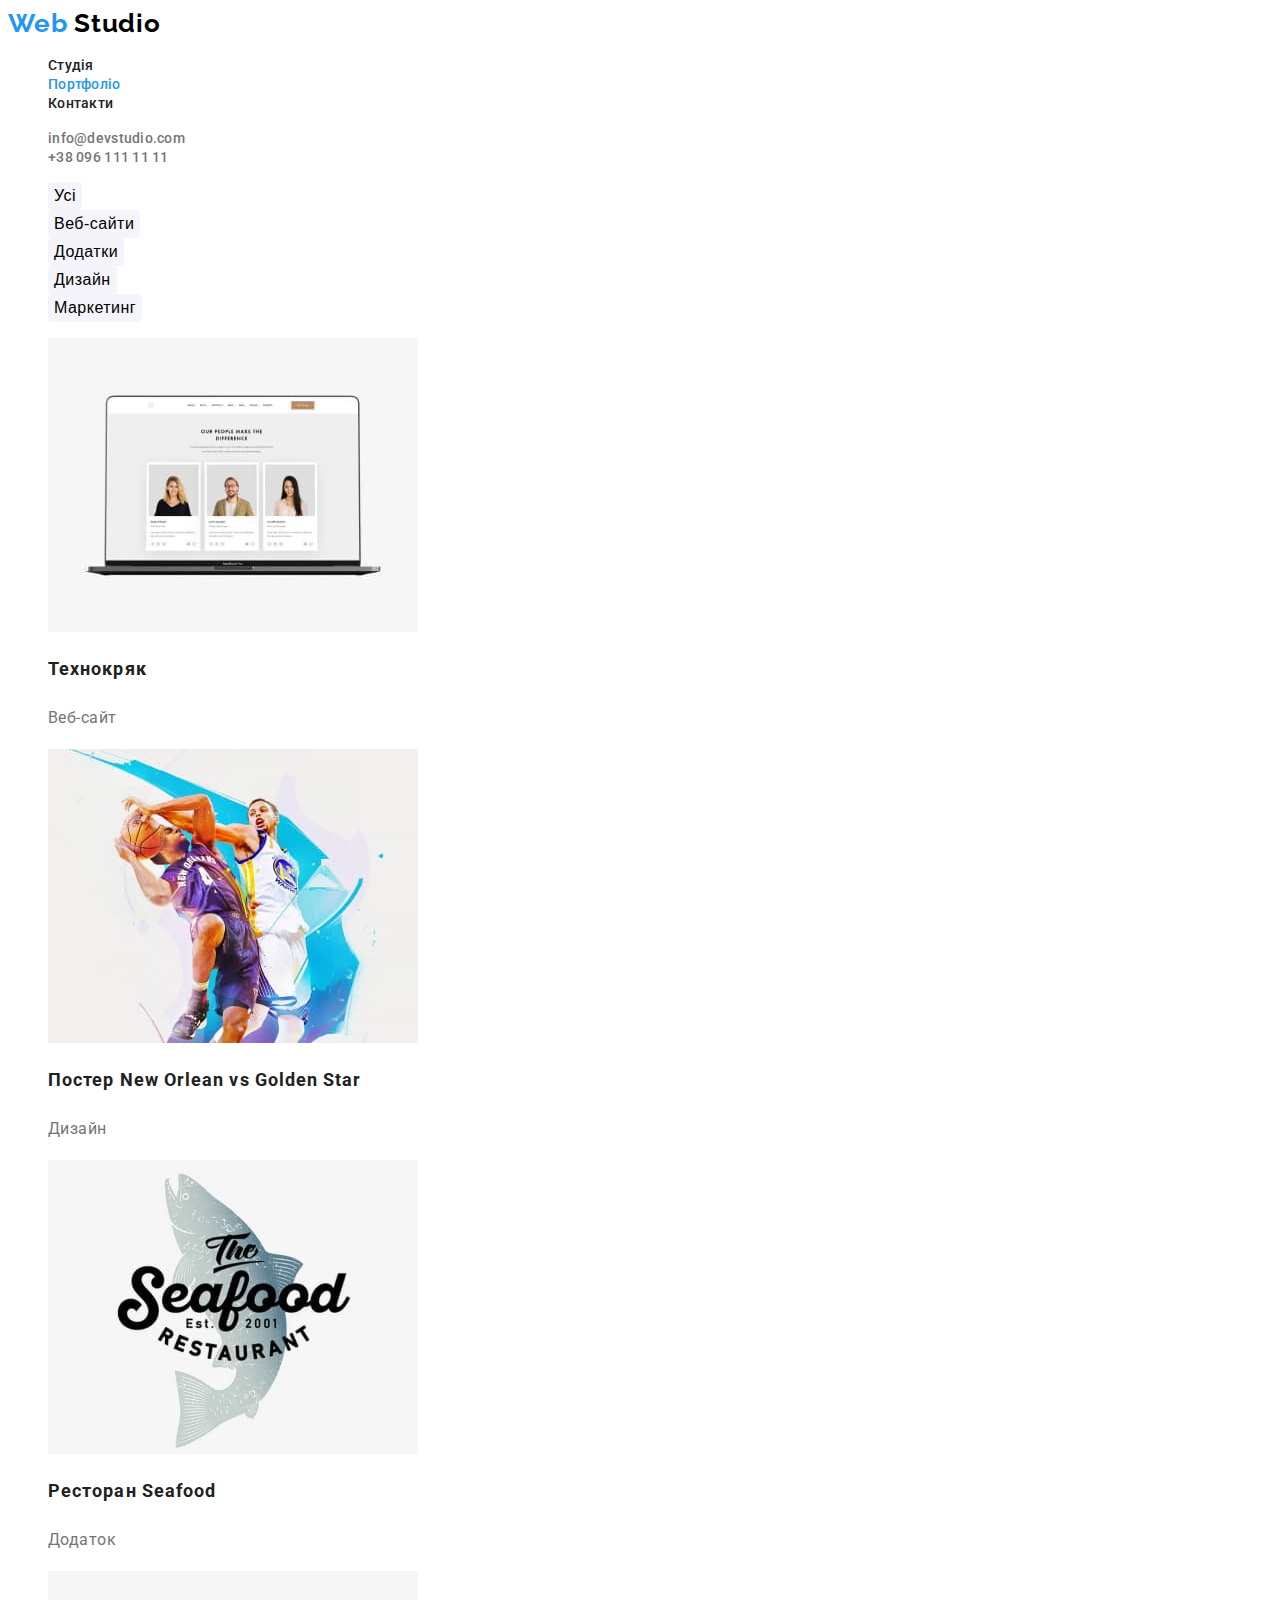
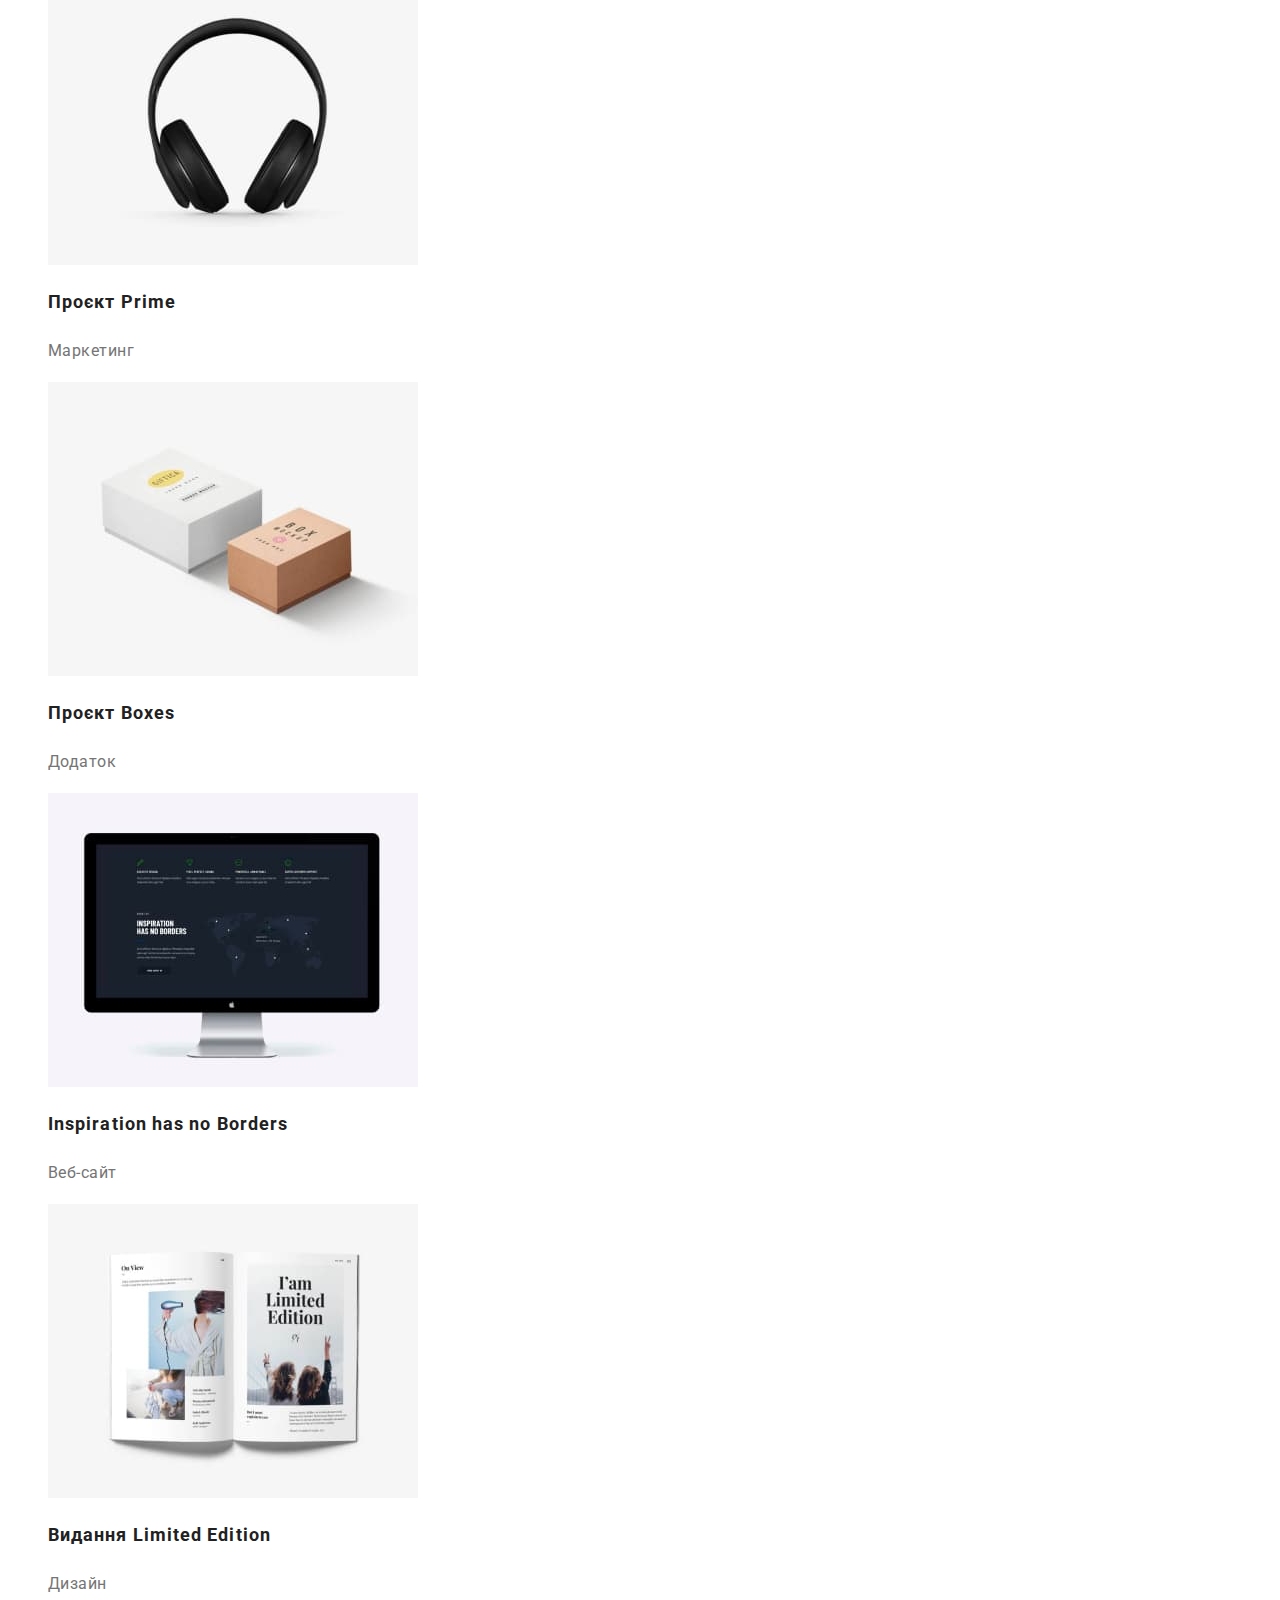
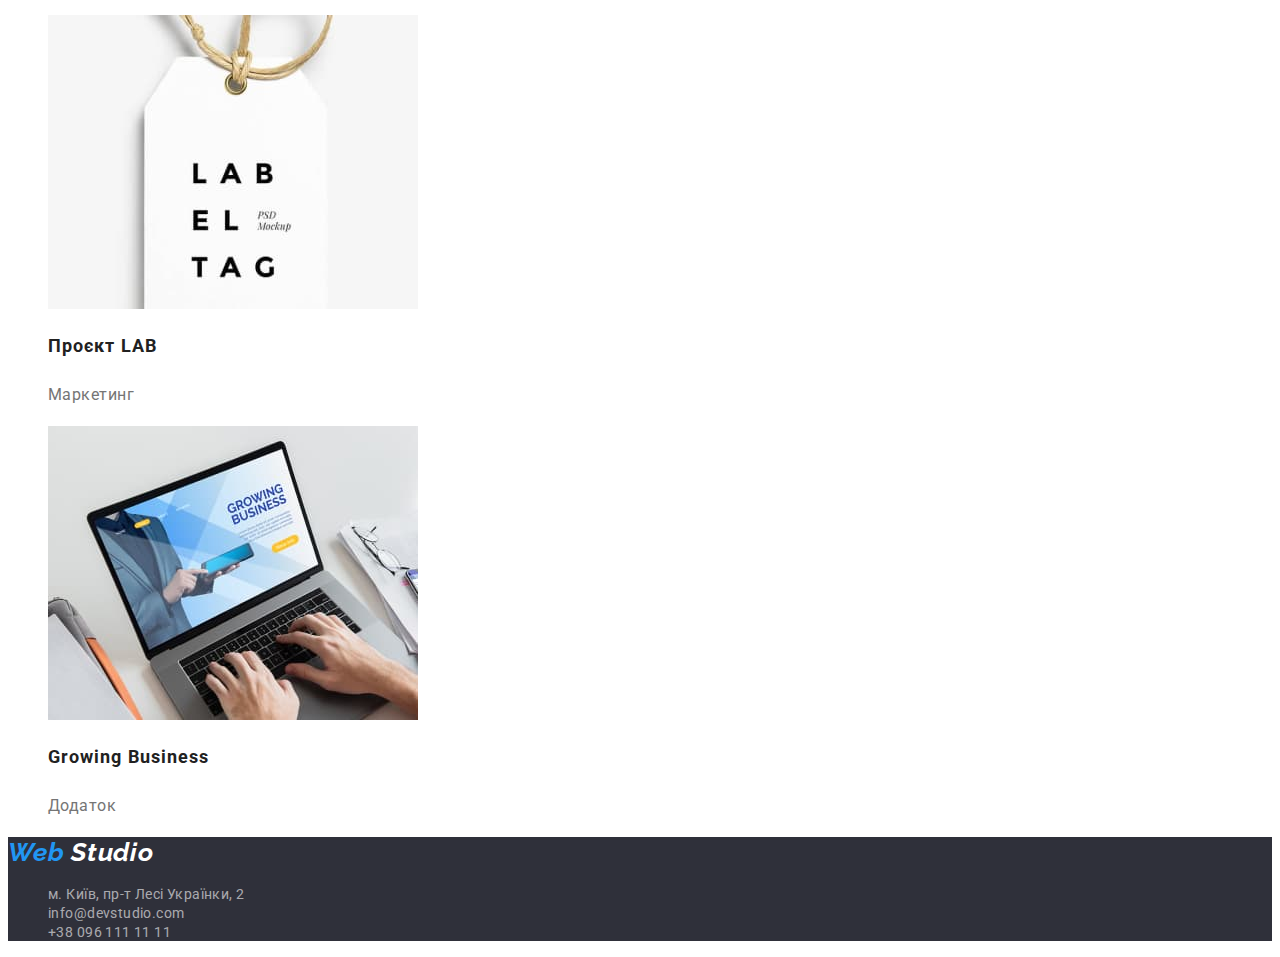
==== portfolio.html @ 01e535b1 "Копіювання файлів із попереднього" ====
<!DOCTYPE html>
<html lang="uk">
  <head>
    <meta charset="UTF-8" />
    <meta http-equiv="X-UA-Compatible" content="IE=edge" />
    <meta name="viewport" content="width=device-width, initial-scale=1.0" />
    <title>WebStuio</title>
    <link rel="preconnect" href="https://fonts.googleapis.com" />
    <link rel="preconnect" href="https://fonts.gstatic.com" crossorigin />
    <link
      href="https://fonts.googleapis.com/css2?family=Raleway:wght@700&family=Roboto:wght@400;500;700;900&display=swap"
      rel="stylesheet"
    />
    <link rel="stylesheet" href="./css/styles.css" />
  </head>
  <body>
    <!--Шапка сайта-->
    <header>
      <a href="./index.html" class="header-logo link">
        <span class="header-logo-web">Web</span>
        <span class="header-logo-studio">Studio</span>
      </a>
      <nav>
        <ul class="site-nav">
          <li><a class="site-nav-link link" href="./index.html">Студія</a></li>
          <li><a class="site-nav-link link current" href="./portfolio.html">Портфоліо</a></li>
          <li><a class="site-nav-link link" href="#">Контакти</a></li>
        </ul>
      </nav>
      <ul class="contacts">
        <li>
          <a href="mailto:info@devstudio.com" class="header-contacts link">info@devstudio.com</a>
        </li>
        <li><a href="tel:+380961111111" class="header-contacts link">+38 096 111 11 11</a></li>
      </ul>
    </header>
    <!-- <main> -->
    <main>
      <section>
        <!-- Портфоліо h1 -->
        <h1 class="portfolio title-hide">Портфоліо</h1>
        <ul>
          <li class="portfolio-item"><button type="button" class="filter-button">Усі</button></li>
          <li class="portfolio-item">
            <button type="button" class="filter-button">Веб-сайти</button>
          </li>
          <li class="portfolio-item">
            <button type="button" class="filter-button">Додатки</button>
          </li>
          <li class="portfolio-item">
            <button type="button" class="filter-button">Дизайн</button>
          </li>
          <li class="portfolio-item">
            <button type="button" class="filter-button">Маркетинг</button>
          </li>
        </ul>
        <ul class="portfolio-list">
          <li>
            <a class="portfolio-list-link link" href="#">
              <img src="./images/project1.jpg" alt="веб сайт" width="370" height="294" />
              <h2 class="portfolio-list-title">Технокряк</h2>
              <p class="portfolio-list-text">Веб-сайт</p>
            </a>
          </li>
          <li>
            <a class="portfolio-list-link link" href="#">
              <img src="./images/project2.jpg" alt="Гра в баскитбол" width="370" height="294" />
              <h2 class="portfolio-list-title">Постер New Orlean vs Golden Star</h2>
              <p class="portfolio-list-text">Дизайн</p>
            </a>
          </li>
          <li>
            <a class="portfolio-list-link link" href="#">
              <img src="./images/project3.jpg" alt="Логотип ресторану" width="370" height="294" />
              <h2 class="portfolio-list-title">Ресторан Seafood</h2>
              <p class="portfolio-list-text">Додаток</p>
            </a>
          </li>
          <li>
            <a class="portfolio-list-link link" href="#">
              <img src="./images/project4.jpg" alt="Навушники акустичні" width="370" height="294" />
              <h2 class="portfolio-list-title">Проєкт Prime</h2>
              <p class="portfolio-list-text">Маркетинг</p>
            </a>
          </li>
          <li>
            <a class="portfolio-list-link link" href="#">
              <img src="./images/project5.jpg" alt="Коробки" width="370" height="294" />
              <h2 class="portfolio-list-title">Проєкт Boxes</h2>
              <p class="portfolio-list-text">Додаток</p>
            </a>
          </li>
          <li>
            <a class="portfolio-list-link link" href="#">
              <img src="./images/project6.jpg" alt="Веб сайт" width="370" height="294" />
              <h2 class="portfolio-list-title">Inspiration has no Borders</h2>
              <p class="portfolio-list-text">Веб-сайт</p>
            </a>
          </li>
          <li>
            <a class="portfolio-list-link link" href="#">
              <img src="./images/project7.jpg" alt="Глянцевий журнал" width="370" height="294" />
              <h2 class="portfolio-list-title">Видання Limited Edition</h2>
              <p class="portfolio-list-text">Дизайн</p>
            </a>
          </li>
          <li>
            <a class="portfolio-list-link link" href="#">
              <img src="./images/project8.jpg" alt="Логотип проекту" width="370" height="294" />
              <h2 class="portfolio-list-title">Проєкт LAB</h2>
              <p class="portfolio-list-text">Маркетинг</p>
            </a>
          </li>
          <li>
            <a class="portfolio-list-link link" href="#">
              <img
                src="./images/project9.jpg"
                alt="додаток відкитий на ноутбуці"
                width="370"
                height="294"
              />
              <h2 class="portfolio-list-title">Growing Business</h2>
              <p class="portfolio-list-text">Додаток</p>
            </a>
          </li>
        </ul>
      </section>
    </main>

    <footer>
      <!--Підвал-->
      <address>
        <a href="/" class="footer-logo logo link">
          <span class="footer-logo-web">Web</span>
          <span class="footer-logo-studio">Studio</span>
        </a>
        <ul>
          <li>
            <a
              class="footer-address link"
              href="https://goo.gl/maps/bFHLWU3rUNsA4T5d9"
              target="_blank"
              rel="noopener noreferrer nofollow"
              >м. Київ, пр-т Лесі Українки, 2</a
            >
          </li>
          <li>
            <a class="footer-address link" href="mailto:info@devstudio.com">info@devstudio.com</a>
          </li>
          <li>
            <a class="footer-address link" href="tel:+380961111111">+38 096 111 11 11</a>
          </li>
        </ul>
      </address>
    </footer>
  </body>
</html>
---- css/styles.css ----
/* основний колір тексту  #212121 */
/* вторинний колір тексту #757575 */
/* колір білого тексту #FFFFFF */
/* наголос #2196F3 */
/* вторинний колір фону #F5F4FA */

:root {
  --primary-text-color: #212121;
  --title-text-color: #757575;
  --accent-color: #2196f3;
  --black: #000000;
  --background-white: #f5f4fa;
  --text-color-white: #ffffff;
  --background-hero: #2f303a;
  --footer-addres: rgba(255, 255, 255, 0.6);
}

body {
  color: var(--primary-text-color);
  font-family: Roboto, sans-serif;
}

.link {
  text-decoration: none;
}

ul {
  list-style: none;
}

/* logo */
.header-logo,
.logo {
  font-family: Raleway, sans-serif;
  font-weight: 700;
  font-size: 26px;
  line-height: 1.19;
  letter-spacing: 0.03em;
}
.header-logo-web,
.footer-logo-web {
  color: var(--accent-color);
}
.header-logo-studio {
  color: var(--black);
}
/* .header-logo:hover,
.header-logo:focus {
  color: var(--accent-color);
} */

/* site nav */
.site-nav-link {
  font-weight: 500;
  font-size: 14px;
  line-height: 1.14;
  letter-spacing: 0.02em;
  color: var(--primary-text-color);
}

.site-nav .link:hover,
.site-nav .link:focus {
  color: var(--accent-color);
}
.site-nav-link.link:current {
  color: var(--accent-color);
}
.site-nav .link.current {
  color: var(--accent-color);
}
.header-contacts {
  font-weight: 500;
  font-size: 14px;
  line-height: 1.14;
  letter-spacing: 0.02em;
  color: var(--title-text-color);
}

.header-contacts:hover,
.header-contacts:focus {
  color: var(--accent-color);
}

/* Портфоліо */

/* Фільтр */
.filter-button {
  background: var(--background-white);
  border-radius: 4px;
  border: none;
  font-size: 16px;
  line-height: 1.63;
  text-align: center;
  letter-spacing: 0.03em;
  cursor: pointer;
}

.filter-button:hover,
.filter-button:focus {
  background: var(--accent-color);
  color: var(--text-color-white);
}

.portfolio-list-title {
  font-size: 18px;
  line-height: 2;
  letter-spacing: 0.06em;

  color: var(--primary-text-color);
}
.portfolio-list-text {
  front-size: 16px;
  line-height: 1.88;
  letter-spacing: 0.03em;

  color: var(--title-text-color);
}

/* Hero */
.hero {
  background: #2f303a;
}
.hero-title {
  font-weight: 900;
  font-size: 44px;
  line-height: 1.36;
  text-align: center;
  letter-spacing: 0.06em;
  text-transform: uppercase;
  color: var(--text-color-white);
}
.button-hero {
  background: var(--accent-color);
  box-shadow: 0px 4px 4px rgba(0, 0, 0, 0.15);
  color: var(--text-color-white);
}
.button {
  font-family: inherit;
  font-weight: 700;
  font-size: 16px;
  line-height: 1.88;

  display: flex;
  align-items: center;
  text-align: center;
  letter-spacing: 0.06em;
  cursor: pointer;

  color: var(--text-color-white);
}

/* Section */
/* Feateures */
.title-hide {
  pointer-events: none;
  position: absolute;
  width: 1px;
  height: 1px;
  margin: -1px;
  border: 0;
  padding: 0;
  white-space: nowrap;
  clip-path: inset(100%);
  clip: rect(0 0 0 0);
  overflow: hidden;
}
.section-title {
  font-size: 36px;
  line-height: 1.17;
  letter-spacing: 0.03em;
}

.feateure-title {
  font-size: 14px;
  line-height: 1.14;
  letter-spacing: 0.03em;
  text-transform: uppercase;
}
.team {
  background: var(--background-white);
}
.team-list-item {
  background: var(--text-color-white);
  box-shadow: 0px 1px 3px rgba(0, 0, 0, 0.12), 0px 1px 1px rgba(0, 0, 0, 0.14),
    0px 2px 1px rgba(0, 0, 0, 0.2);
  border-radius: 0px 0px 4px 4px;
}

.text {
  font-size: 14px;
  line-height: 1.71;
  letter-spacing: 0.03em;
  color: var(--title-text-color);
}
/* Team */
.team-title {
  font-weight: 500;
  font-size: 16px;
  line-height: 1.19;
  letter-spacing: 0.03em;
}

.team-text {
  font-size: 16px;
  line-height: 1.19;
  letter-spacing: 0.03em;

  color: var(--title-text-color);
}

/* Footer */
footer {
  background: var(--background-hero);
}
/* Foter logo */
.footer-logo-studio {
  color: var(--text-color-white);
}

.footer-address {
  font-style: normal;
  font-size: 14px;
  line-height: 1.17;
  letter-spacing: 0.03em;
  color: var(--footer-addres);
}
.footer-address:hover,
.footer-address:focus {
  color: var(--text-color-white);
}
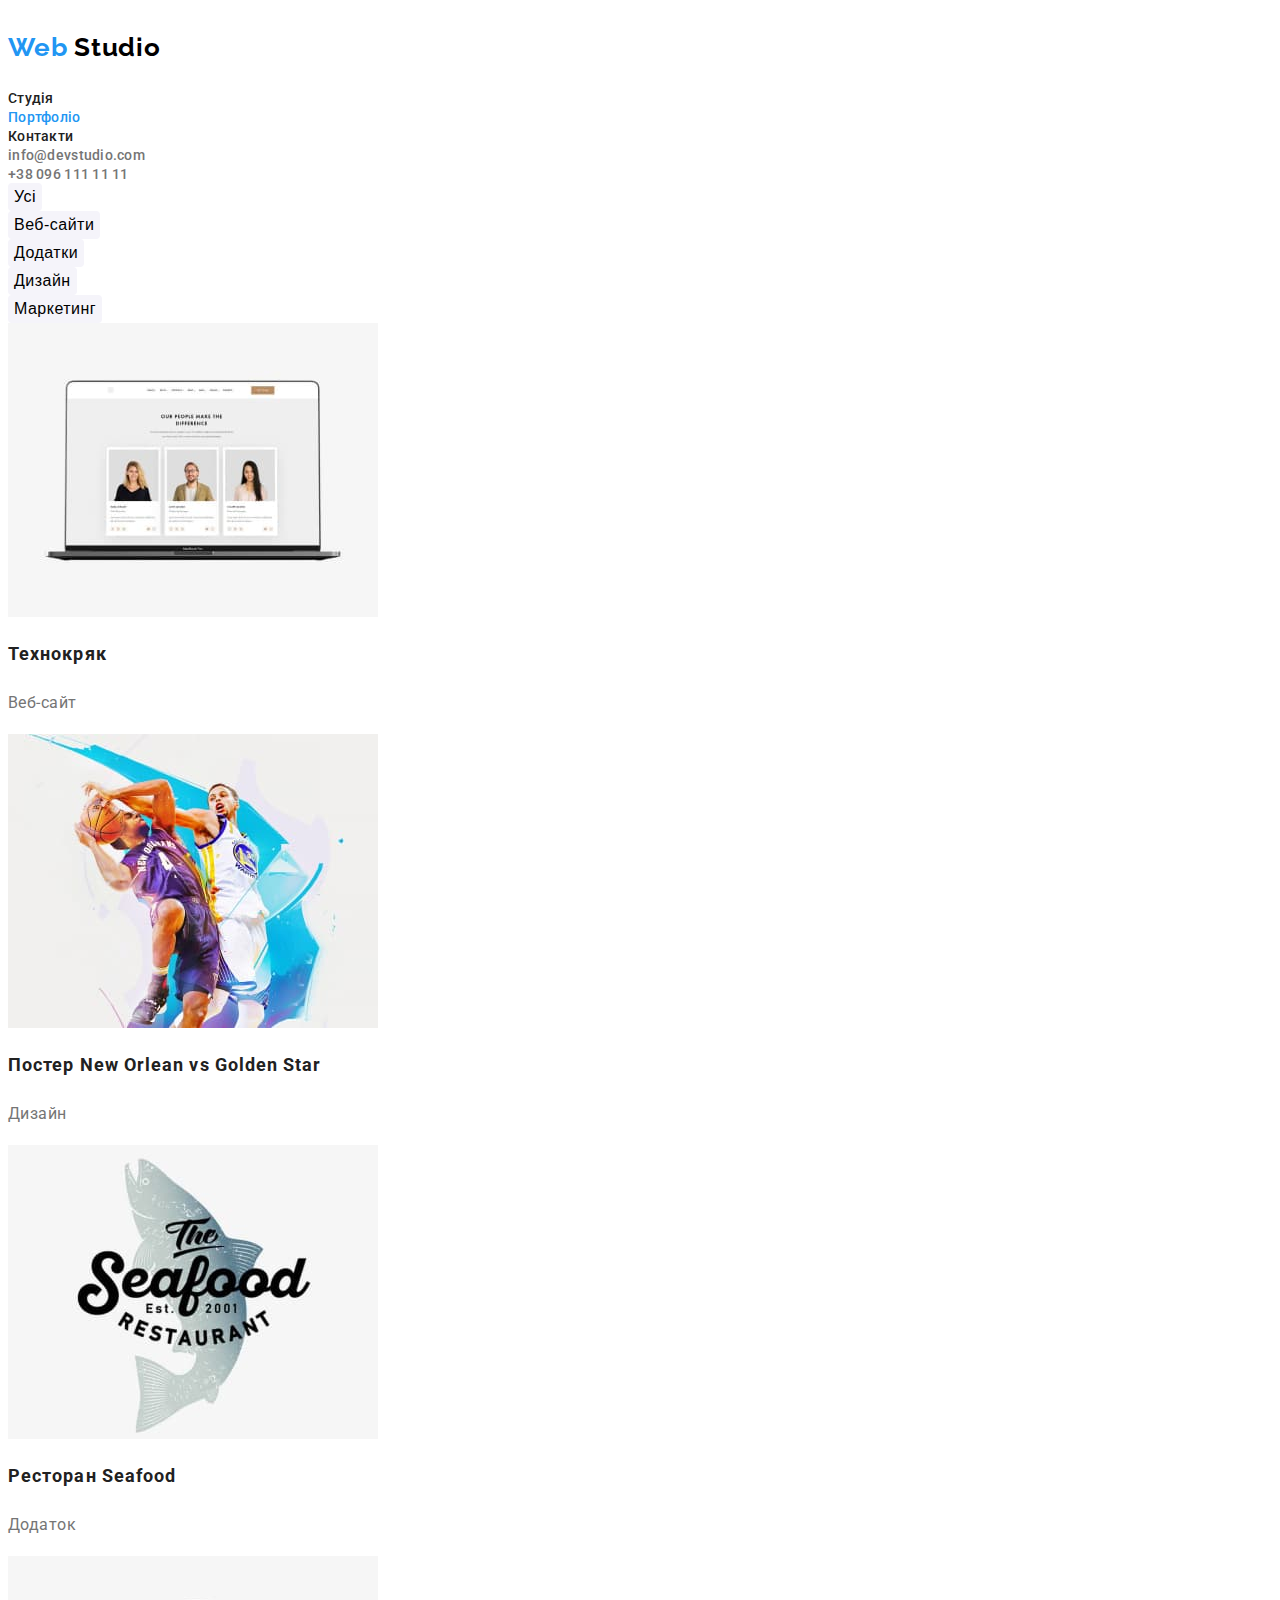
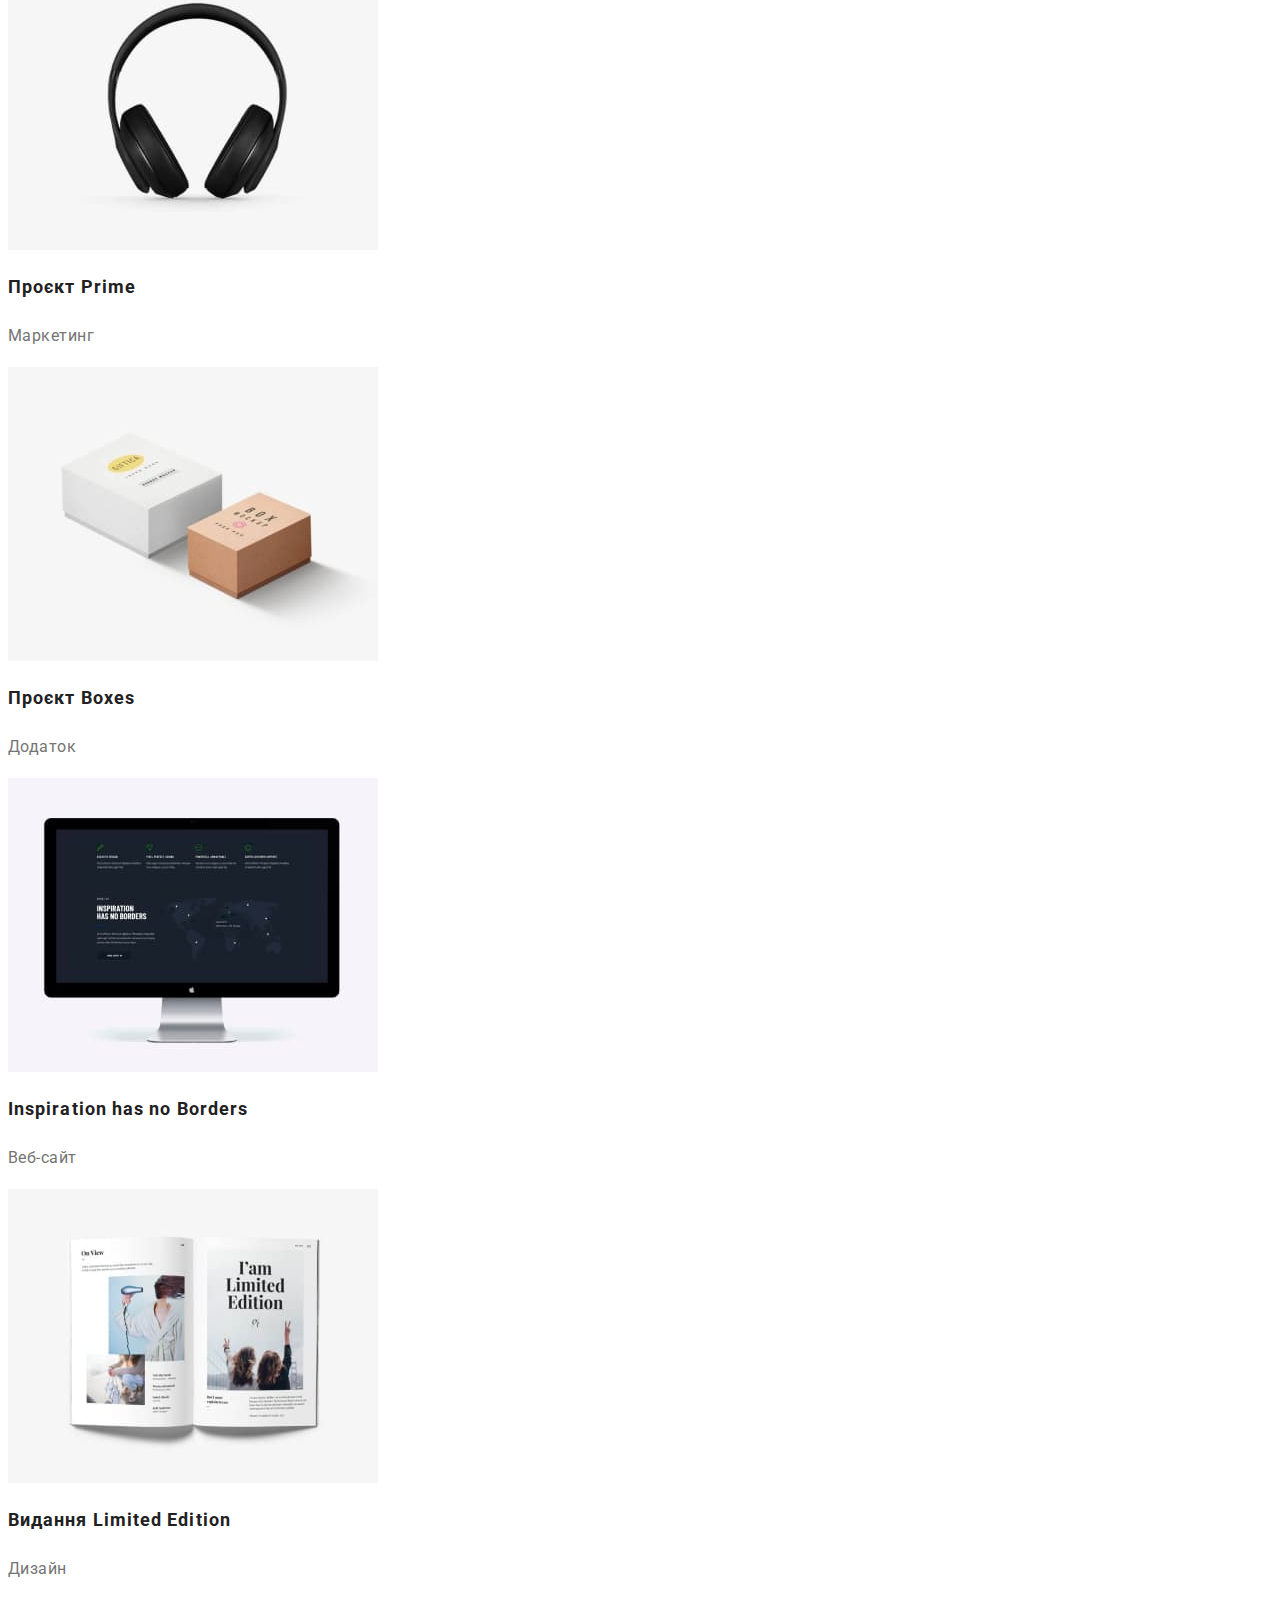
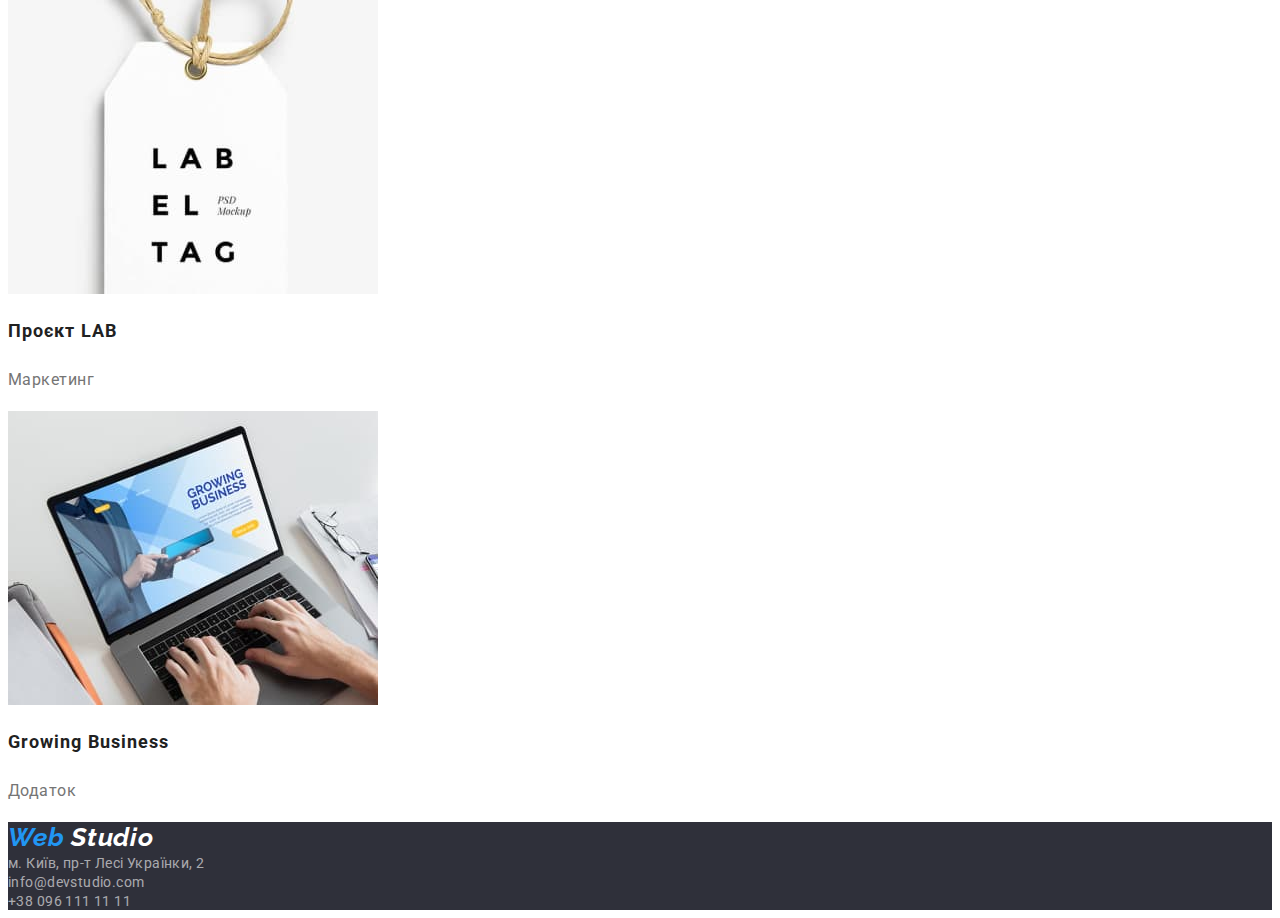
==== commit 5bc39b9a: "початок" ====
--- a/portfolio.html
+++ b/portfolio.html
@@ -10,6 +10,13 @@
     <link
       href="https://fonts.googleapis.com/css2?family=Raleway:wght@700&family=Roboto:wght@400;500;700;900&display=swap"
       rel="stylesheet"
+    />
+    <link
+      rel="stylesheet"
+      href="https://cdnjs.cloudflare.com/ajax/libs/modern-normalize/1.1.0/modern-normalize.min.css"
+      integrity="sha512-wpPYUAdjBVSE4KJnH1VR1HeZfpl1ub8YT/NKx4PuQ5NmX2tKuGu6U/JRp5y+Y8XG2tV+wKQpNHVUX03MfMFn9Q=="
+      crossorigin="anonymous"
+      referrerpolicy="no-referrer"
     />
     <link rel="stylesheet" href="./css/styles.css" />
   </head>
--- a/css/styles.css
+++ b/css/styles.css
@@ -19,16 +19,31 @@
   color: var(--primary-text-color);
   font-family: Roboto, sans-serif;
 }
+.container {
+  margin-left: auto;
+  margin-right: auto;
+  width: 1170px;
+  padding-left: 15px;
+  padding-right: 15px;
+  outline: 1px solid tomato;
+}
 
 .link {
   text-decoration: none;
 }
 
 ul {
+  padding: 0;
+  margin: 0;
   list-style: none;
 }
 
 /* logo */
+.header-logo {
+  display: inline-block;
+  margin-top: 24px;
+  margin-bottom: 25px;
+}
 .header-logo,
 .logo {
   font-family: Raleway, sans-serif;
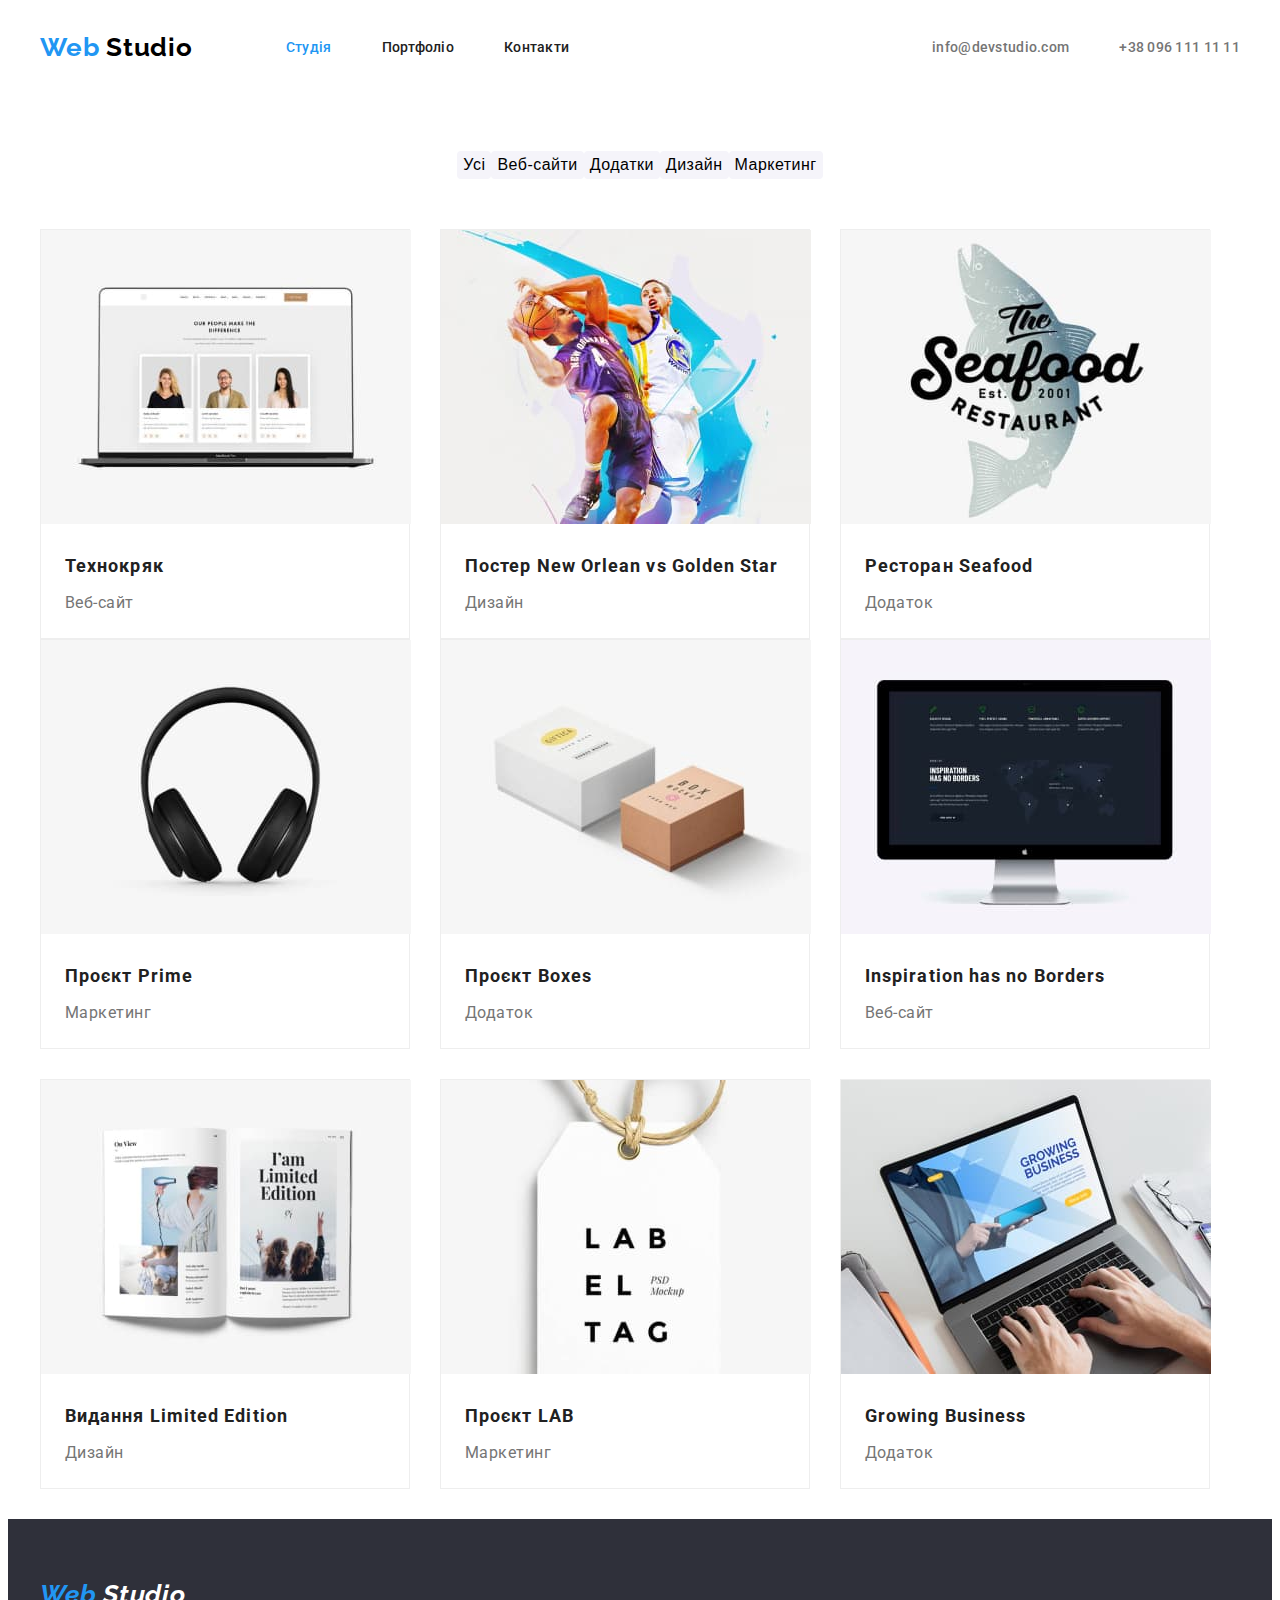
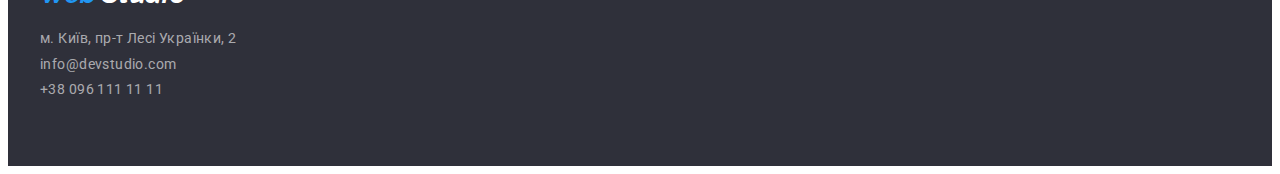
==== commit e889c9c5: "Flex" ====
--- a/portfolio.html
+++ b/portfolio.html
@@ -23,141 +23,159 @@
   <body>
     <!--Шапка сайта-->
     <header>
-      <a href="./index.html" class="header-logo link">
-        <span class="header-logo-web">Web</span>
-        <span class="header-logo-studio">Studio</span>
-      </a>
-      <nav>
-        <ul class="site-nav">
-          <li><a class="site-nav-link link" href="./index.html">Студія</a></li>
-          <li><a class="site-nav-link link current" href="./portfolio.html">Портфоліо</a></li>
-          <li><a class="site-nav-link link" href="#">Контакти</a></li>
+      <div class="container header-nav">
+        <a href="./index.html" class="header-logo link">
+          <span class="header-logo-web">Web</span>
+          <span class="header-logo-studio">Studio</span>
+        </a>
+        <nav>
+          <ul class="site-nav">
+            <li class="item">
+              <a class="site-nav-link link current" href="./index.html">Студія</a>
+            </li>
+            <li class="item">
+              <a class="site-nav-link link" href="./portfolio.html">Портфоліо</a>
+            </li>
+            <li class="item"><a class="site-nav-link link" href="#">Контакти</a></li>
+          </ul>
+        </nav>
+        <ul class="contacts">
+          <li class="item">
+            <a href="mailto:info@devstudio.com" class="header-contacts link">info@devstudio.com</a>
+          </li>
+          <li class="item">
+            <a href="tel:+380961111111" class="header-contacts link">+38 096 111 11 11</a>
+          </li>
         </ul>
-      </nav>
-      <ul class="contacts">
-        <li>
-          <a href="mailto:info@devstudio.com" class="header-contacts link">info@devstudio.com</a>
-        </li>
-        <li><a href="tel:+380961111111" class="header-contacts link">+38 096 111 11 11</a></li>
-      </ul>
+      </div>
     </header>
     <!-- <main> -->
     <main>
       <section>
-        <!-- Портфоліо h1 -->
-        <h1 class="portfolio title-hide">Портфоліо</h1>
-        <ul>
-          <li class="portfolio-item"><button type="button" class="filter-button">Усі</button></li>
-          <li class="portfolio-item">
-            <button type="button" class="filter-button">Веб-сайти</button>
-          </li>
-          <li class="portfolio-item">
-            <button type="button" class="filter-button">Додатки</button>
-          </li>
-          <li class="portfolio-item">
-            <button type="button" class="filter-button">Дизайн</button>
-          </li>
-          <li class="portfolio-item">
-            <button type="button" class="filter-button">Маркетинг</button>
-          </li>
-        </ul>
-        <ul class="portfolio-list">
-          <li>
-            <a class="portfolio-list-link link" href="#">
-              <img src="./images/project1.jpg" alt="веб сайт" width="370" height="294" />
-              <h2 class="portfolio-list-title">Технокряк</h2>
-              <p class="portfolio-list-text">Веб-сайт</p>
-            </a>
-          </li>
-          <li>
-            <a class="portfolio-list-link link" href="#">
-              <img src="./images/project2.jpg" alt="Гра в баскитбол" width="370" height="294" />
-              <h2 class="portfolio-list-title">Постер New Orlean vs Golden Star</h2>
-              <p class="portfolio-list-text">Дизайн</p>
-            </a>
-          </li>
-          <li>
-            <a class="portfolio-list-link link" href="#">
-              <img src="./images/project3.jpg" alt="Логотип ресторану" width="370" height="294" />
-              <h2 class="portfolio-list-title">Ресторан Seafood</h2>
-              <p class="portfolio-list-text">Додаток</p>
-            </a>
-          </li>
-          <li>
-            <a class="portfolio-list-link link" href="#">
-              <img src="./images/project4.jpg" alt="Навушники акустичні" width="370" height="294" />
-              <h2 class="portfolio-list-title">Проєкт Prime</h2>
-              <p class="portfolio-list-text">Маркетинг</p>
-            </a>
-          </li>
-          <li>
-            <a class="portfolio-list-link link" href="#">
-              <img src="./images/project5.jpg" alt="Коробки" width="370" height="294" />
-              <h2 class="portfolio-list-title">Проєкт Boxes</h2>
-              <p class="portfolio-list-text">Додаток</p>
-            </a>
-          </li>
-          <li>
-            <a class="portfolio-list-link link" href="#">
-              <img src="./images/project6.jpg" alt="Веб сайт" width="370" height="294" />
-              <h2 class="portfolio-list-title">Inspiration has no Borders</h2>
-              <p class="portfolio-list-text">Веб-сайт</p>
-            </a>
-          </li>
-          <li>
-            <a class="portfolio-list-link link" href="#">
-              <img src="./images/project7.jpg" alt="Глянцевий журнал" width="370" height="294" />
-              <h2 class="portfolio-list-title">Видання Limited Edition</h2>
-              <p class="portfolio-list-text">Дизайн</p>
-            </a>
-          </li>
-          <li>
-            <a class="portfolio-list-link link" href="#">
-              <img src="./images/project8.jpg" alt="Логотип проекту" width="370" height="294" />
-              <h2 class="portfolio-list-title">Проєкт LAB</h2>
-              <p class="portfolio-list-text">Маркетинг</p>
-            </a>
-          </li>
-          <li>
-            <a class="portfolio-list-link link" href="#">
-              <img
-                src="./images/project9.jpg"
-                alt="додаток відкитий на ноутбуці"
-                width="370"
-                height="294"
-              />
-              <h2 class="portfolio-list-title">Growing Business</h2>
-              <p class="portfolio-list-text">Додаток</p>
-            </a>
-          </li>
-        </ul>
+        <div class="container container-portfolio">
+          <!-- Портфоліо h1 -->
+          <h1 class="portfolio title-hide">Портфоліо</h1>
+          <ul class="filtr-nav">
+            <li class="item portfolio-item">
+              <button type="button" class="filter-button">Усі</button>
+            </li>
+            <li class="item portfolio-item">
+              <button type="button" class="filter-button">Веб-сайти</button>
+            </li>
+            <li class="item portfolio-item">
+              <button type="button" class="filter-button">Додатки</button>
+            </li>
+            <li class="item portfolio-item">
+              <button type="button" class="filter-button">Дизайн</button>
+            </li>
+            <li class="item portfolio-item">
+              <button type="button" class="filter-button">Маркетинг</button>
+            </li>
+          </ul>
+          <ul class="portfolio-list">
+            <li class="portfolio-element">
+              <a class="portfolio-list-link link" href="#">
+                <img src="./images/project1.jpg" alt="веб сайт" width="370" height="294" />
+                <h2 class="portfolio-list-title">Технокряк</h2>
+                <p class="portfolio-list-text">Веб-сайт</p>
+              </a>
+            </li>
+            <li class="portfolio-element">
+              <a class="portfolio-list-link link" href="#">
+                <img src="./images/project2.jpg" alt="Гра в баскитбол" width="370" height="294" />
+                <h2 class="portfolio-list-title">Постер New Orlean vs Golden Star</h2>
+                <p class="portfolio-list-text">Дизайн</p>
+              </a>
+            </li>
+            <li class="portfolio-element">
+              <a class="portfolio-list-link link" href="#">
+                <img src="./images/project3.jpg" alt="Логотип ресторану" width="370" height="294" />
+                <h2 class="portfolio-list-title">Ресторан Seafood</h2>
+                <p class="portfolio-list-text">Додаток</p>
+              </a>
+            </li>
+            <li class="portfolio-element">
+              <a class="portfolio-list-link link" href="#">
+                <img
+                  src="./images/project4.jpg"
+                  alt="Навушники акустичні"
+                  width="370"
+                  height="294"
+                />
+                <h2 class="portfolio-list-title">Проєкт Prime</h2>
+                <p class="portfolio-list-text">Маркетинг</p>
+              </a>
+            </li>
+            <li class="portfolio-element">
+              <a class="portfolio-list-link link" href="#">
+                <img src="./images/project5.jpg" alt="Коробки" width="370" height="294" />
+                <h2 class="portfolio-list-title">Проєкт Boxes</h2>
+                <p class="portfolio-list-text">Додаток</p>
+              </a>
+            </li>
+            <li class="portfolio-element">
+              <a class="portfolio-list-link link" href="#">
+                <img src="./images/project6.jpg" alt="Веб сайт" width="370" height="294" />
+                <h2 class="portfolio-list-title">Inspiration has no Borders</h2>
+                <p class="portfolio-list-text">Веб-сайт</p>
+              </a>
+            </li>
+            <li class="portfolio-element">
+              <a class="portfolio-list-link link" href="#">
+                <img src="./images/project7.jpg" alt="Глянцевий журнал" width="370" height="294" />
+                <h2 class="portfolio-list-title">Видання Limited Edition</h2>
+                <p class="portfolio-list-text">Дизайн</p>
+              </a>
+            </li>
+            <li class="portfolio-element">
+              <a class="portfolio-list-link link" href="#">
+                <img src="./images/project8.jpg" alt="Логотип проекту" width="370" height="294" />
+                <h2 class="portfolio-list-title">Проєкт LAB</h2>
+                <p class="portfolio-list-text">Маркетинг</p>
+              </a>
+            </li>
+            <li class="portfolio-element">
+              <a class="portfolio-list-link link" href="#">
+                <img
+                  src="./images/project9.jpg"
+                  alt="додаток відкитий на ноутбуці"
+                  width="370"
+                  height="294"
+                />
+                <h2 class="portfolio-list-title">Growing Business</h2>
+                <p class="portfolio-list-text">Додаток</p>
+              </a>
+            </li>
+          </ul>
+        </div>
       </section>
     </main>
-
     <footer>
       <!--Підвал-->
       <address>
-        <a href="/" class="footer-logo logo link">
-          <span class="footer-logo-web">Web</span>
-          <span class="footer-logo-studio">Studio</span>
-        </a>
-        <ul>
-          <li>
-            <a
-              class="footer-address link"
-              href="https://goo.gl/maps/bFHLWU3rUNsA4T5d9"
-              target="_blank"
-              rel="noopener noreferrer nofollow"
-              >м. Київ, пр-т Лесі Українки, 2</a
-            >
-          </li>
-          <li>
-            <a class="footer-address link" href="mailto:info@devstudio.com">info@devstudio.com</a>
-          </li>
-          <li>
-            <a class="footer-address link" href="tel:+380961111111">+38 096 111 11 11</a>
-          </li>
-        </ul>
+        <div class="container">
+          <a href="/" class="footer-logo logo link">
+            <span class="footer-logo-web">Web</span>
+            <span class="footer-logo-studio">Studio</span>
+          </a>
+          <ul class="footer-address-list">
+            <li class="item">
+              <a
+                class="footer-address link"
+                href="https://goo.gl/maps/bFHLWU3rUNsA4T5d9"
+                target="_blank"
+                rel="noopener noreferrer nofollow"
+                >м. Київ, пр-т Лесі Українки, 2</a
+              >
+            </li>
+            <li class="item">
+              <a class="footer-address link" href="mailto:info@devstudio.com">info@devstudio.com</a>
+            </li>
+            <li class="item">
+              <a class="footer-address link" href="tel:+380961111111">+38 096 111 11 11</a>
+            </li>
+          </ul>
+        </div>
       </address>
     </footer>
   </body>
--- a/css/styles.css
+++ b/css/styles.css
@@ -22,22 +22,34 @@
 .container {
   margin-left: auto;
   margin-right: auto;
-  width: 1170px;
+  width: 1200px;
   padding-left: 15px;
   padding-right: 15px;
-  outline: 1px solid tomato;
 }
 
 .link {
   text-decoration: none;
 }
-
+h1,
+h2,
+h3,
+h4,
+h5,
+h6,
+p {
+  padding: 0;
+  margin: 0;
+}
 ul {
   padding: 0;
   margin: 0;
   list-style: none;
 }
-
+/* header-nav */
+.header-nav {
+  display: flex;
+  align-items: center;
+}
 /* logo */
 .header-logo {
   display: inline-block;
@@ -66,13 +78,27 @@
 
 /* site nav */
 .site-nav-link {
+  display: block;
+  padding-top: 32px;
+  padding-bottom: 32px;
+
   font-weight: 500;
   font-size: 14px;
   line-height: 1.14;
   letter-spacing: 0.02em;
+
   color: var(--primary-text-color);
 }
-
+.site-nav {
+  margin-left: 93px;
+  display: flex;
+}
+.site-nav .item:not(:last-child) {
+  margin-right: 50px;
+}
+.site-nav .item:last-child {
+  margin-left: 0;
+}
 .site-nav .link:hover,
 .site-nav .link:focus {
   color: var(--accent-color);
@@ -83,12 +109,24 @@
 .site-nav .link.current {
   color: var(--accent-color);
 }
+/* contacts */
+.contacts {
+  margin-left: auto;
+  display: flex;
+}
+.contacts .item + .item {
+  margin-left: 50px;
+}
 .header-contacts {
+  display: block;
+  padding-top: 32px;
+  padding-bottom: 32px;
+
+  color: var(--title-text-color);
   font-weight: 500;
   font-size: 14px;
   line-height: 1.14;
   letter-spacing: 0.02em;
-  color: var(--title-text-color);
 }
 
 .header-contacts:hover,
@@ -96,55 +134,27 @@
   color: var(--accent-color);
 }
 
-/* Портфоліо */
-
-/* Фільтр */
-.filter-button {
-  background: var(--background-white);
-  border-radius: 4px;
-  border: none;
-  font-size: 16px;
-  line-height: 1.63;
-  text-align: center;
-  letter-spacing: 0.03em;
-  cursor: pointer;
-}
-
-.filter-button:hover,
-.filter-button:focus {
-  background: var(--accent-color);
-  color: var(--text-color-white);
-}
-
-.portfolio-list-title {
-  font-size: 18px;
-  line-height: 2;
-  letter-spacing: 0.06em;
-
-  color: var(--primary-text-color);
-}
-.portfolio-list-text {
-  front-size: 16px;
-  line-height: 1.88;
-  letter-spacing: 0.03em;
-
-  color: var(--title-text-color);
-}
-
 /* Hero */
 .hero {
+  margin-bottom: 94px;
+  text-align: center;
   background: #2f303a;
 }
 .hero-title {
+  padding-top: 200px;
+  margin-bottom: 30px;
+
+  color: var(--text-color-white);
+
   font-weight: 900;
   font-size: 44px;
   line-height: 1.36;
-  text-align: center;
+
   letter-spacing: 0.06em;
   text-transform: uppercase;
-  color: var(--text-color-white);
 }
 .button-hero {
+  margin-bottom: 200px;
   background: var(--accent-color);
   box-shadow: 0px 4px 4px rgba(0, 0, 0, 0.15);
   color: var(--text-color-white);
@@ -155,7 +165,6 @@
   font-size: 16px;
   line-height: 1.88;
 
-  display: flex;
   align-items: center;
   text-align: center;
   letter-spacing: 0.06em;
@@ -166,6 +175,9 @@
 
 /* Section */
 /* Feateures */
+.feateure {
+  margin-bottom: 94px;
+}
 .title-hide {
   pointer-events: none;
   position: absolute;
@@ -179,13 +191,19 @@
   clip: rect(0 0 0 0);
   overflow: hidden;
 }
+.feateure-list {
+  display: flex;
+}
 .section-title {
+  text-align: center;
+  margin-bottom: 50px;
   font-size: 36px;
   line-height: 1.17;
   letter-spacing: 0.03em;
 }
 
 .feateure-title {
+  margin-bottom: 10px;
   font-size: 14px;
   line-height: 1.14;
   letter-spacing: 0.03em;
@@ -193,22 +211,41 @@
 }
 .team {
   background: var(--background-white);
+  margin-bottom: 94px;
+}
+.team-list {
+  display: flex;
 }
 .team-list-item {
+  text-align: center;
+  margin-right: 30px;
   background: var(--text-color-white);
   box-shadow: 0px 1px 3px rgba(0, 0, 0, 0.12), 0px 1px 1px rgba(0, 0, 0, 0.14),
     0px 2px 1px rgba(0, 0, 0, 0.2);
   border-radius: 0px 0px 4px 4px;
 }
+.team-title {
+}
 
 .text {
   font-size: 14px;
   line-height: 1.71;
   letter-spacing: 0.03em;
   color: var(--title-text-color);
+}
+/* Work */
+.work {
+  margin-bottom: 94px;
+}
+.work-list {
+  display: flex;
+}
+.work-list .item:not(:last-child) {
+  margin-right: 30px;
 }
 /* Team */
 .team-title {
+  margin-top: 30px;
   font-weight: 500;
   font-size: 16px;
   line-height: 1.19;
@@ -216,8 +253,76 @@
 }
 
 .team-text {
+  margin-top: 10px;
+  margin-bottom: 30px;
   font-size: 16px;
   line-height: 1.19;
+  letter-spacing: 0.03em;
+
+  color: var(--title-text-color);
+}
+/* Портфоліо */
+
+/* Фільтр */
+.filtr-nav {
+  display: flex;
+  justify-content: center;
+  margin-bottom: 50px;
+  margin-top: 63px;
+}
+
+.filter-button {
+  background: var(--background-white);
+  border-radius: 4px;
+  border: none;
+  font-size: 16px;
+  line-height: 1.63;
+  text-align: center;
+  letter-spacing: 0.03em;
+  cursor: pointer;
+}
+
+.filter-button:hover,
+.filter-button:focus {
+  background: var(--accent-color);
+  color: var(--text-color-white);
+}
+.portfolio-list {
+  display: flex;
+  flex-wrap: wrap;
+}
+.portfolio-element {
+  width: 370px;
+  margin-right: 30px;
+  margin-bottom: 30px;
+  border: var(--title-text-color);
+  box-sizing: border-box;
+  border: 1px solid #eeeeee;
+}
+.portfolio-element:nth-child(3n) {
+  margin-right: 0px;
+}
+.portfolio-element:nth-child(-n + 3) {
+  margin-bottom: 0;
+}
+
+.portfolio-list-title {
+  margin-top: 20px;
+  margin-left: 24px;
+  margin-right: 24px;
+  font-size: 18px;
+  line-height: 2;
+  letter-spacing: 0.06em;
+
+  color: var(--primary-text-color);
+}
+.portfolio-list-text {
+  margin-top: 4px;
+  margin-bottom: 20px;
+  margin-left: 24px;
+  margin-right: 24px;
+  font-size: 16px;
+  line-height: 1.88;
   letter-spacing: 0.03em;
 
   color: var(--title-text-color);
@@ -228,16 +333,29 @@
   background: var(--background-hero);
 }
 /* Foter logo */
+.footer-logo {
+  display: inline-block;
+  padding-top: 60px;
+  padding-bottom: 20px;
+}
 .footer-logo-studio {
   color: var(--text-color-white);
 }
 
 .footer-address {
+  display: block;
+  padding-bottom: 9px;
   font-style: normal;
   font-size: 14px;
   line-height: 1.17;
   letter-spacing: 0.03em;
   color: var(--footer-addres);
+}
+/* .footer-address:last-child {
+  padding-bottom: 0px;
+} */
+.footer-address-list .item:last-child {
+  padding-bottom: 60px;
 }
 .footer-address:hover,
 .footer-address:focus {
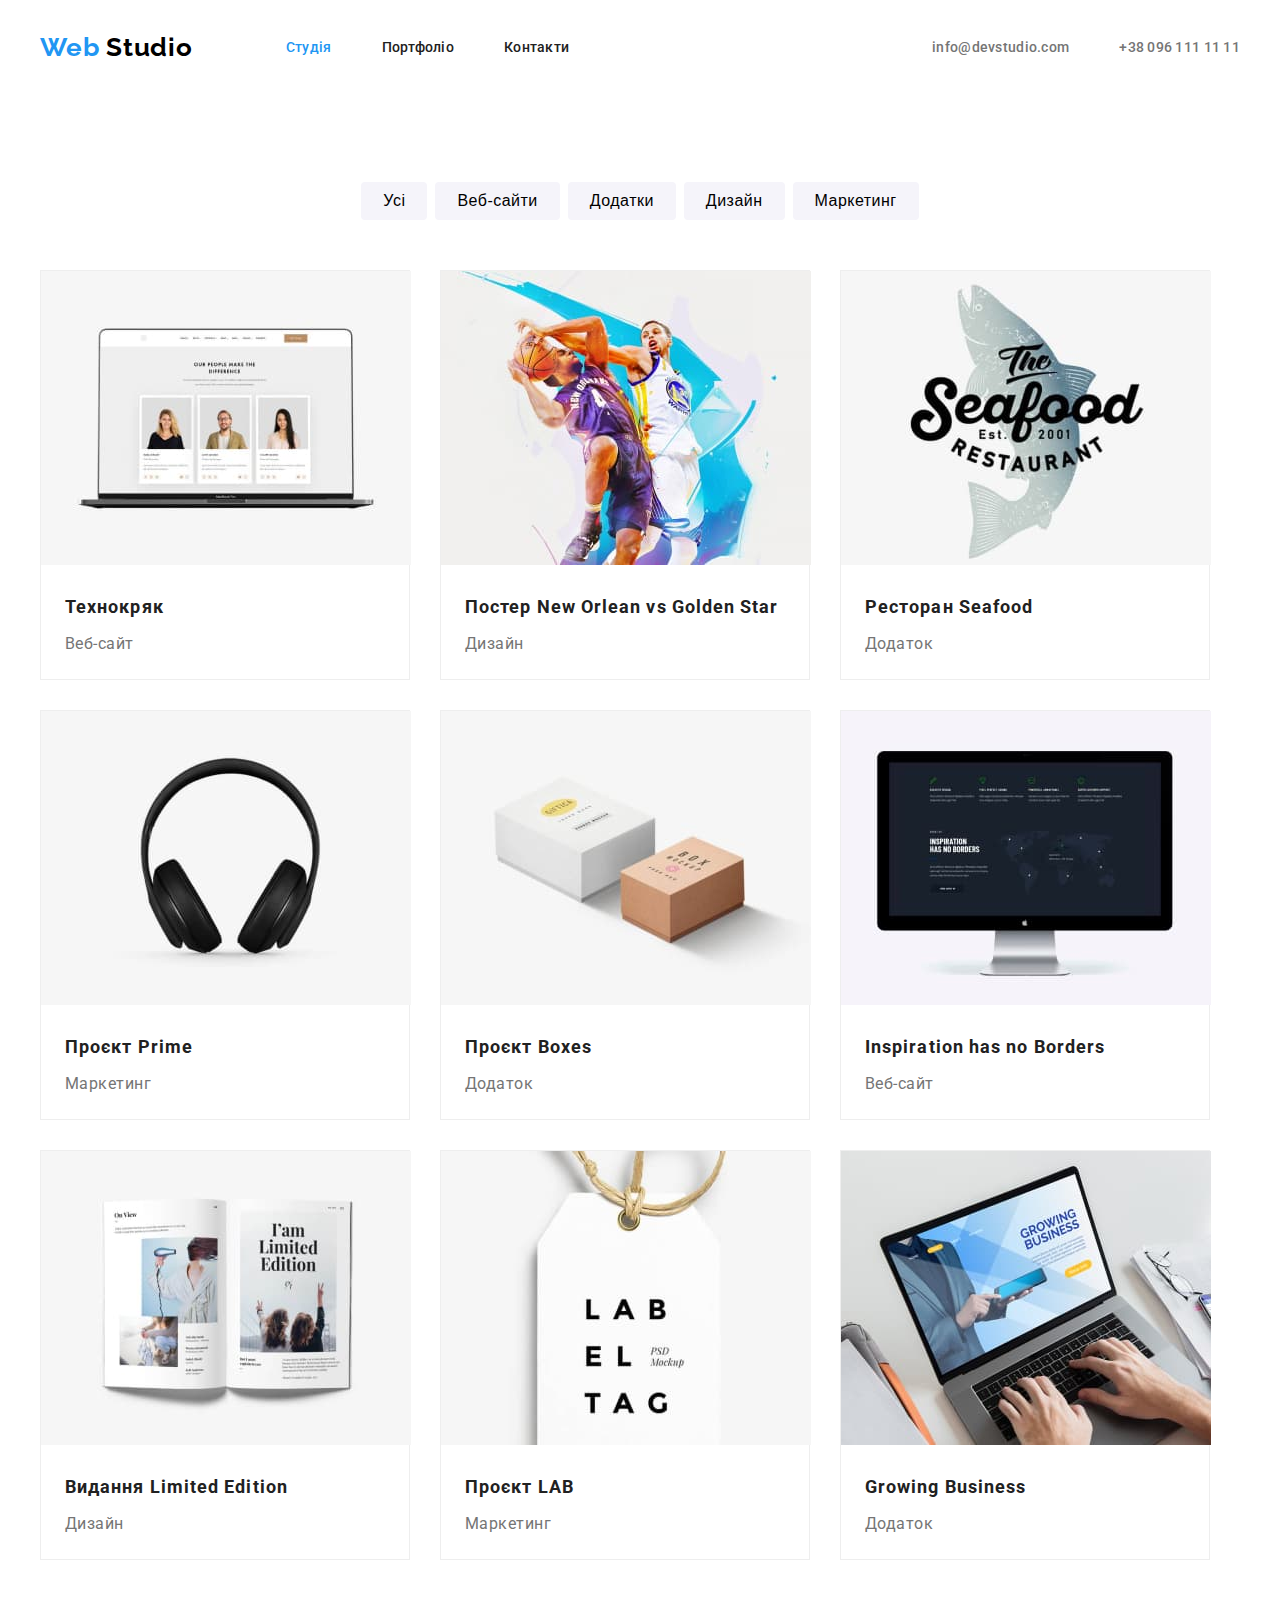
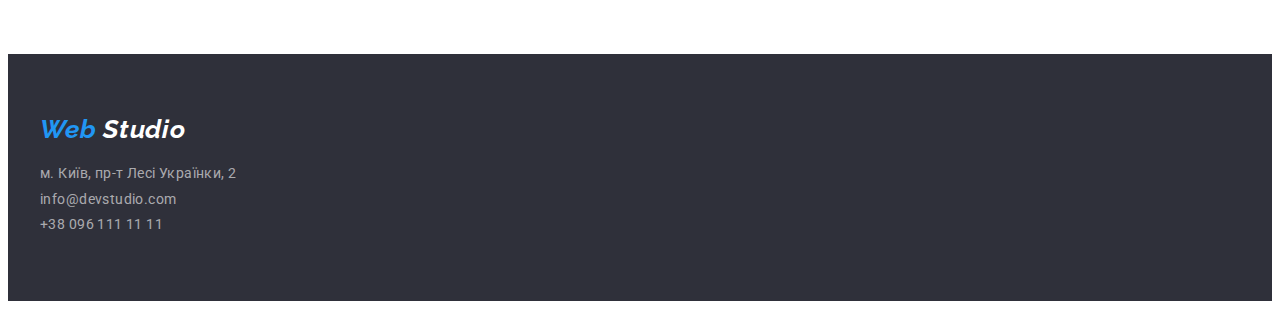
==== commit f5f442e7: "Виправи класи для секцій" ====
--- a/portfolio.html
+++ b/portfolio.html
@@ -51,7 +51,7 @@
     </header>
     <!-- <main> -->
     <main>
-      <section>
+      <section class="section portfolio">
         <div class="container container-portfolio">
           <!-- Портфоліо h1 -->
           <h1 class="portfolio title-hide">Портфоліо</h1>
@@ -76,22 +76,28 @@
             <li class="portfolio-element">
               <a class="portfolio-list-link link" href="#">
                 <img src="./images/project1.jpg" alt="веб сайт" width="370" height="294" />
-                <h2 class="portfolio-list-title">Технокряк</h2>
-                <p class="portfolio-list-text">Веб-сайт</p>
+                <div class="portfolio-name">
+                  <h2 class="portfolio-list-title">Технокряк</h2>
+                  <p class="portfolio-list-text">Веб-сайт</p>
+                </div>
               </a>
             </li>
             <li class="portfolio-element">
               <a class="portfolio-list-link link" href="#">
                 <img src="./images/project2.jpg" alt="Гра в баскитбол" width="370" height="294" />
-                <h2 class="portfolio-list-title">Постер New Orlean vs Golden Star</h2>
-                <p class="portfolio-list-text">Дизайн</p>
+                <div class="portfolio-name">
+                  <h2 class="portfolio-list-title">Постер New Orlean vs Golden Star</h2>
+                  <p class="portfolio-list-text">Дизайн</p>
+                </div>
               </a>
             </li>
             <li class="portfolio-element">
               <a class="portfolio-list-link link" href="#">
                 <img src="./images/project3.jpg" alt="Логотип ресторану" width="370" height="294" />
-                <h2 class="portfolio-list-title">Ресторан Seafood</h2>
-                <p class="portfolio-list-text">Додаток</p>
+                <div class="portfolio-name">
+                  <h2 class="portfolio-list-title">Ресторан Seafood</h2>
+                  <p class="portfolio-list-text">Додаток</p>
+                </div>
               </a>
             </li>
             <li class="portfolio-element">
@@ -102,36 +108,46 @@
                   width="370"
                   height="294"
                 />
-                <h2 class="portfolio-list-title">Проєкт Prime</h2>
-                <p class="portfolio-list-text">Маркетинг</p>
+                <div class="portfolio-name">
+                  <h2 class="portfolio-list-title">Проєкт Prime</h2>
+                  <p class="portfolio-list-text">Маркетинг</p>
+                </div>
               </a>
             </li>
             <li class="portfolio-element">
               <a class="portfolio-list-link link" href="#">
                 <img src="./images/project5.jpg" alt="Коробки" width="370" height="294" />
-                <h2 class="portfolio-list-title">Проєкт Boxes</h2>
-                <p class="portfolio-list-text">Додаток</p>
+                <div class="portfolio-name">
+                  <h2 class="portfolio-list-title">Проєкт Boxes</h2>
+                  <p class="portfolio-list-text">Додаток</p>
+                </div>
               </a>
             </li>
             <li class="portfolio-element">
               <a class="portfolio-list-link link" href="#">
                 <img src="./images/project6.jpg" alt="Веб сайт" width="370" height="294" />
-                <h2 class="portfolio-list-title">Inspiration has no Borders</h2>
-                <p class="portfolio-list-text">Веб-сайт</p>
+                <div class="portfolio-name">
+                  <h2 class="portfolio-list-title">Inspiration has no Borders</h2>
+                  <p class="portfolio-list-text">Веб-сайт</p>
+                </div>
               </a>
             </li>
             <li class="portfolio-element">
               <a class="portfolio-list-link link" href="#">
                 <img src="./images/project7.jpg" alt="Глянцевий журнал" width="370" height="294" />
-                <h2 class="portfolio-list-title">Видання Limited Edition</h2>
-                <p class="portfolio-list-text">Дизайн</p>
+                <div class="portfolio-name">
+                  <h2 class="portfolio-list-title">Видання Limited Edition</h2>
+                  <p class="portfolio-list-text">Дизайн</p>
+                </div>
               </a>
             </li>
             <li class="portfolio-element">
               <a class="portfolio-list-link link" href="#">
                 <img src="./images/project8.jpg" alt="Логотип проекту" width="370" height="294" />
-                <h2 class="portfolio-list-title">Проєкт LAB</h2>
-                <p class="portfolio-list-text">Маркетинг</p>
+                <div class="portfolio-name">
+                  <h2 class="portfolio-list-title">Проєкт LAB</h2>
+                  <p class="portfolio-list-text">Маркетинг</p>
+                </div>
               </a>
             </li>
             <li class="portfolio-element">
@@ -142,8 +158,10 @@
                   width="370"
                   height="294"
                 />
-                <h2 class="portfolio-list-title">Growing Business</h2>
-                <p class="portfolio-list-text">Додаток</p>
+                <div class="portfolio-name">
+                  <h2 class="portfolio-list-title">Growing Business</h2>
+                  <p class="portfolio-list-text">Додаток</p>
+                </div>
               </a>
             </li>
           </ul>
--- a/css/styles.css
+++ b/css/styles.css
@@ -20,11 +20,9 @@
   font-family: Roboto, sans-serif;
 }
 .container {
-  margin-left: auto;
-  margin-right: auto;
-  width: 1200px;
-  padding-left: 15px;
-  padding-right: 15px;
+  max-width: 1200px;
+  margin: 0 auto;
+  padding: 0 15px;
 }
 
 .link {
@@ -53,8 +51,7 @@
 /* logo */
 .header-logo {
   display: inline-block;
-  margin-top: 24px;
-  margin-bottom: 25px;
+  margin: 24px 0 25px;
 }
 .header-logo,
 .logo {
@@ -79,8 +76,7 @@
 /* site nav */
 .site-nav-link {
   display: block;
-  padding-top: 32px;
-  padding-bottom: 32px;
+  padding: 32px 0;
 
   font-weight: 500;
   font-size: 14px;
@@ -119,8 +115,7 @@
 }
 .header-contacts {
   display: block;
-  padding-top: 32px;
-  padding-bottom: 32px;
+  padding: 32px 0;
 
   color: var(--title-text-color);
   font-weight: 500;
@@ -136,13 +131,13 @@
 
 /* Hero */
 .hero {
-  margin-bottom: 94px;
+  padding: 200px 0;
   text-align: center;
   background: #2f303a;
 }
 .hero-title {
-  padding-top: 200px;
-  margin-bottom: 30px;
+  max-width: 696px;
+  margin: 0 auto 30px;
 
   color: var(--text-color-white);
 
@@ -154,10 +149,11 @@
   text-transform: uppercase;
 }
 .button-hero {
-  margin-bottom: 200px;
+  padding: 10px 32px;
   background: var(--accent-color);
   box-shadow: 0px 4px 4px rgba(0, 0, 0, 0.15);
   color: var(--text-color-white);
+  border: none;
 }
 .button {
   font-family: inherit;
@@ -174,9 +170,12 @@
 }
 
 /* Section */
+.section {
+  padding: 94px 0;
+}
 /* Feateures */
 .feateure {
-  margin-bottom: 94px;
+  padding-bottom: 0;
 }
 .title-hide {
   pointer-events: none;
@@ -209,9 +208,19 @@
   letter-spacing: 0.03em;
   text-transform: uppercase;
 }
+/* Work */
+.work {
+}
+.work-list {
+  display: flex;
+}
+.work-list .item:not(:last-child) {
+  margin-right: 30px;
+}
+
+/* Team */
 .team {
   background: var(--background-white);
-  margin-bottom: 94px;
 }
 .team-list {
   display: flex;
@@ -233,17 +242,7 @@
   letter-spacing: 0.03em;
   color: var(--title-text-color);
 }
-/* Work */
-.work {
-  margin-bottom: 94px;
-}
-.work-list {
-  display: flex;
-}
-.work-list .item:not(:last-child) {
-  margin-right: 30px;
-}
-/* Team */
+
 .team-title {
   margin-top: 30px;
   font-weight: 500;
@@ -253,8 +252,7 @@
 }
 
 .team-text {
-  margin-top: 10px;
-  margin-bottom: 30px;
+  margin: 10px 0 30px;
   font-size: 16px;
   line-height: 1.19;
   letter-spacing: 0.03em;
@@ -268,7 +266,7 @@
   display: flex;
   justify-content: center;
   margin-bottom: 50px;
-  margin-top: 63px;
+  gap: 8px;
 }
 
 .filter-button {
@@ -280,6 +278,7 @@
   text-align: center;
   letter-spacing: 0.03em;
   cursor: pointer;
+  padding: 6px 22px;
 }
 
 .filter-button:hover,
@@ -290,26 +289,18 @@
 .portfolio-list {
   display: flex;
   flex-wrap: wrap;
+  gap: 30px;
 }
 .portfolio-element {
   width: 370px;
-  margin-right: 30px;
-  margin-bottom: 30px;
   border: var(--title-text-color);
   box-sizing: border-box;
   border: 1px solid #eeeeee;
 }
-.portfolio-element:nth-child(3n) {
-  margin-right: 0px;
-}
-.portfolio-element:nth-child(-n + 3) {
-  margin-bottom: 0;
-}
-
+.portfolio-name {
+  padding: 20px 24px;
+}
 .portfolio-list-title {
-  margin-top: 20px;
-  margin-left: 24px;
-  margin-right: 24px;
   font-size: 18px;
   line-height: 2;
   letter-spacing: 0.06em;
@@ -318,13 +309,9 @@
 }
 .portfolio-list-text {
   margin-top: 4px;
-  margin-bottom: 20px;
-  margin-left: 24px;
-  margin-right: 24px;
   font-size: 16px;
   line-height: 1.88;
   letter-spacing: 0.03em;
-
   color: var(--title-text-color);
 }
 
@@ -332,11 +319,10 @@
 footer {
   background: var(--background-hero);
 }
-/* Foter logo */
+/* Footer logo */
 .footer-logo {
   display: inline-block;
-  padding-top: 60px;
-  padding-bottom: 20px;
+  padding: 60px 0 20px;
 }
 .footer-logo-studio {
   color: var(--text-color-white);
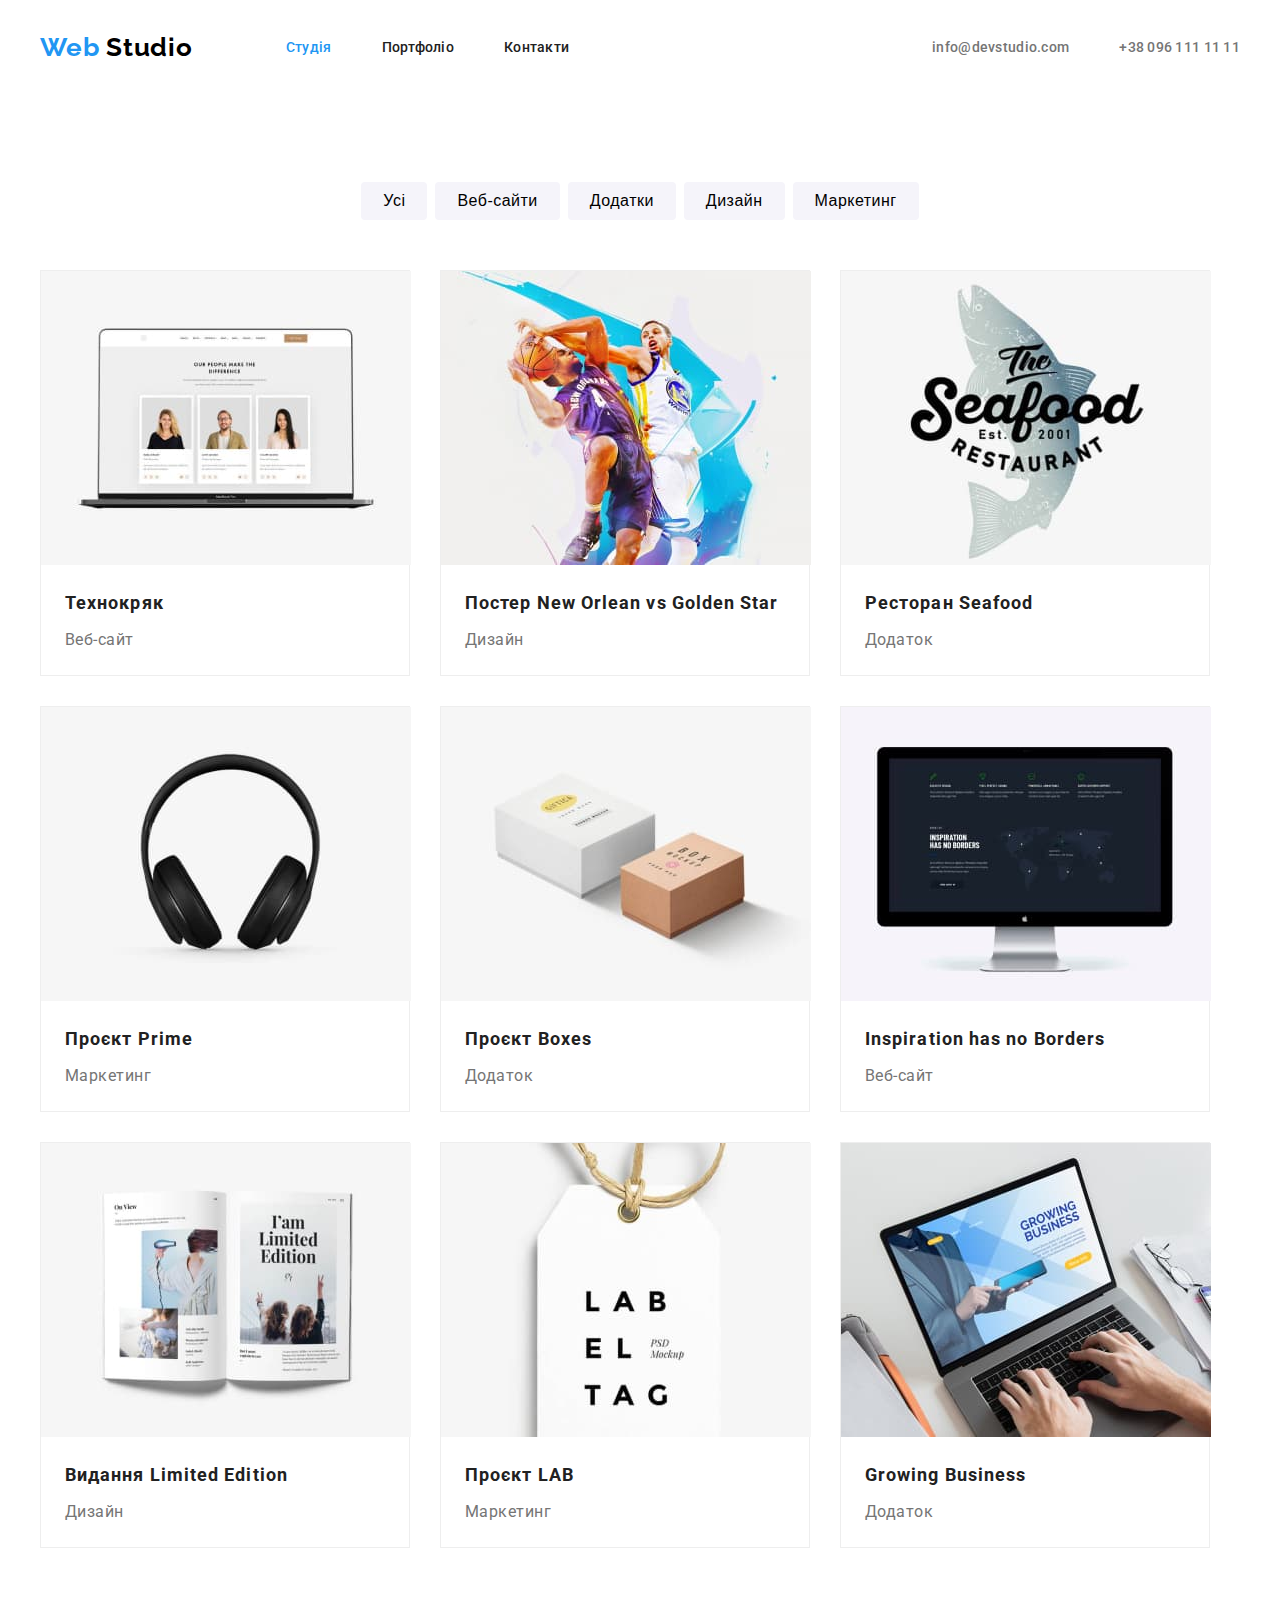
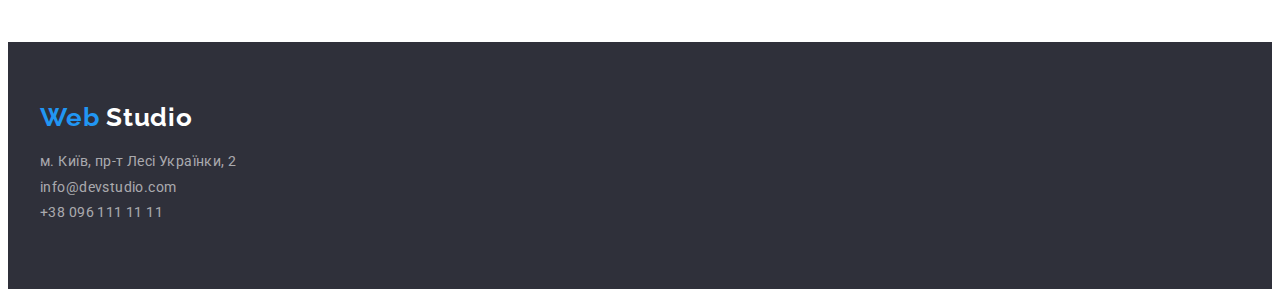
==== commit 575d6391: "зауваження 3" ====
--- a/portfolio.html
+++ b/portfolio.html
@@ -75,7 +75,13 @@
           <ul class="portfolio-list">
             <li class="portfolio-element">
               <a class="portfolio-list-link link" href="#">
-                <img src="./images/project1.jpg" alt="веб сайт" width="370" height="294" />
+                <img
+                  class="portfolio-img"
+                  src="./images/project1.jpg"
+                  alt="веб сайт"
+                  width="370"
+                  height="294"
+                />
                 <div class="portfolio-name">
                   <h2 class="portfolio-list-title">Технокряк</h2>
                   <p class="portfolio-list-text">Веб-сайт</p>
@@ -84,7 +90,13 @@
             </li>
             <li class="portfolio-element">
               <a class="portfolio-list-link link" href="#">
-                <img src="./images/project2.jpg" alt="Гра в баскитбол" width="370" height="294" />
+                <img
+                  class="portfolio-img"
+                  src="./images/project2.jpg"
+                  alt="Гра в баскитбол"
+                  width="370"
+                  height="294"
+                />
                 <div class="portfolio-name">
                   <h2 class="portfolio-list-title">Постер New Orlean vs Golden Star</h2>
                   <p class="portfolio-list-text">Дизайн</p>
@@ -93,7 +105,13 @@
             </li>
             <li class="portfolio-element">
               <a class="portfolio-list-link link" href="#">
-                <img src="./images/project3.jpg" alt="Логотип ресторану" width="370" height="294" />
+                <img
+                  class="portfolio-img"
+                  src="./images/project3.jpg"
+                  alt="Логотип ресторану"
+                  width="370"
+                  height="294"
+                />
                 <div class="portfolio-name">
                   <h2 class="portfolio-list-title">Ресторан Seafood</h2>
                   <p class="portfolio-list-text">Додаток</p>
@@ -103,6 +121,7 @@
             <li class="portfolio-element">
               <a class="portfolio-list-link link" href="#">
                 <img
+                  class="portfolio-img"
                   src="./images/project4.jpg"
                   alt="Навушники акустичні"
                   width="370"
@@ -116,7 +135,13 @@
             </li>
             <li class="portfolio-element">
               <a class="portfolio-list-link link" href="#">
-                <img src="./images/project5.jpg" alt="Коробки" width="370" height="294" />
+                <img
+                  class="portfolio-img"
+                  src="./images/project5.jpg"
+                  alt="Коробки"
+                  width="370"
+                  height="294"
+                />
                 <div class="portfolio-name">
                   <h2 class="portfolio-list-title">Проєкт Boxes</h2>
                   <p class="portfolio-list-text">Додаток</p>
@@ -125,7 +150,13 @@
             </li>
             <li class="portfolio-element">
               <a class="portfolio-list-link link" href="#">
-                <img src="./images/project6.jpg" alt="Веб сайт" width="370" height="294" />
+                <img
+                  class="portfolio-img"
+                  src="./images/project6.jpg"
+                  alt="Веб сайт"
+                  width="370"
+                  height="294"
+                />
                 <div class="portfolio-name">
                   <h2 class="portfolio-list-title">Inspiration has no Borders</h2>
                   <p class="portfolio-list-text">Веб-сайт</p>
@@ -134,7 +165,13 @@
             </li>
             <li class="portfolio-element">
               <a class="portfolio-list-link link" href="#">
-                <img src="./images/project7.jpg" alt="Глянцевий журнал" width="370" height="294" />
+                <img
+                  class="portfolio-img"
+                  src="./images/project7.jpg"
+                  alt="Глянцевий журнал"
+                  width="370"
+                  height="294"
+                />
                 <div class="portfolio-name">
                   <h2 class="portfolio-list-title">Видання Limited Edition</h2>
                   <p class="portfolio-list-text">Дизайн</p>
@@ -143,7 +180,13 @@
             </li>
             <li class="portfolio-element">
               <a class="portfolio-list-link link" href="#">
-                <img src="./images/project8.jpg" alt="Логотип проекту" width="370" height="294" />
+                <img
+                  class="portfolio-img"
+                  src="./images/project8.jpg"
+                  alt="Логотип проекту"
+                  width="370"
+                  height="294"
+                />
                 <div class="portfolio-name">
                   <h2 class="portfolio-list-title">Проєкт LAB</h2>
                   <p class="portfolio-list-text">Маркетинг</p>
@@ -153,6 +196,7 @@
             <li class="portfolio-element">
               <a class="portfolio-list-link link" href="#">
                 <img
+                  class="portfolio-img"
                   src="./images/project9.jpg"
                   alt="додаток відкитий на ноутбуці"
                   width="370"
@@ -168,14 +212,15 @@
         </div>
       </section>
     </main>
-    <footer>
+    <footer class="footer">
       <!--Підвал-->
-      <address>
-        <div class="container">
-          <a href="/" class="footer-logo logo link">
-            <span class="footer-logo-web">Web</span>
-            <span class="footer-logo-studio">Studio</span>
-          </a>
+      <!-- <address> -->
+      <div class="container">
+        <a href="/" class="footer-logo logo link">
+          <span class="footer-logo-web">Web</span>
+          <span class="footer-logo-studio">Studio</span>
+        </a>
+        <address>
           <ul class="footer-address-list">
             <li class="item">
               <a
@@ -193,8 +238,9 @@
               <a class="footer-address link" href="tel:+380961111111">+38 096 111 11 11</a>
             </li>
           </ul>
-        </div>
-      </address>
+        </address>
+      </div>
+      <!-- </address> -->
     </footer>
   </body>
 </html>
--- a/css/styles.css
+++ b/css/styles.css
@@ -43,6 +43,10 @@
   margin: 0;
   list-style: none;
 }
+/* Section */
+.section {
+  padding: 94px 0;
+}
 /* header-nav */
 .header-nav {
   display: flex;
@@ -169,10 +173,6 @@
   color: var(--text-color-white);
 }
 
-/* Section */
-.section {
-  padding: 94px 0;
-}
 /* Feateures */
 .feateure {
   padding-bottom: 0;
@@ -286,6 +286,10 @@
   background: var(--accent-color);
   color: var(--text-color-white);
 }
+.portfolio-img {
+  display: block;
+}
+
 .portfolio-list {
   display: flex;
   flex-wrap: wrap;
@@ -300,6 +304,7 @@
 .portfolio-name {
   padding: 20px 24px;
 }
+
 .portfolio-list-title {
   font-size: 18px;
   line-height: 2;
@@ -316,13 +321,14 @@
 }
 
 /* Footer */
-footer {
+.footer {
   background: var(--background-hero);
+  padding: 60px 0;
 }
 /* Footer logo */
 .footer-logo {
   display: inline-block;
-  padding: 60px 0 20px;
+  margin-bottom: 20px;
 }
 .footer-logo-studio {
   color: var(--text-color-white);
@@ -340,9 +346,7 @@
 /* .footer-address:last-child {
   padding-bottom: 0px;
 } */
-.footer-address-list .item:last-child {
-  padding-bottom: 60px;
-}
+
 .footer-address:hover,
 .footer-address:focus {
   color: var(--text-color-white);
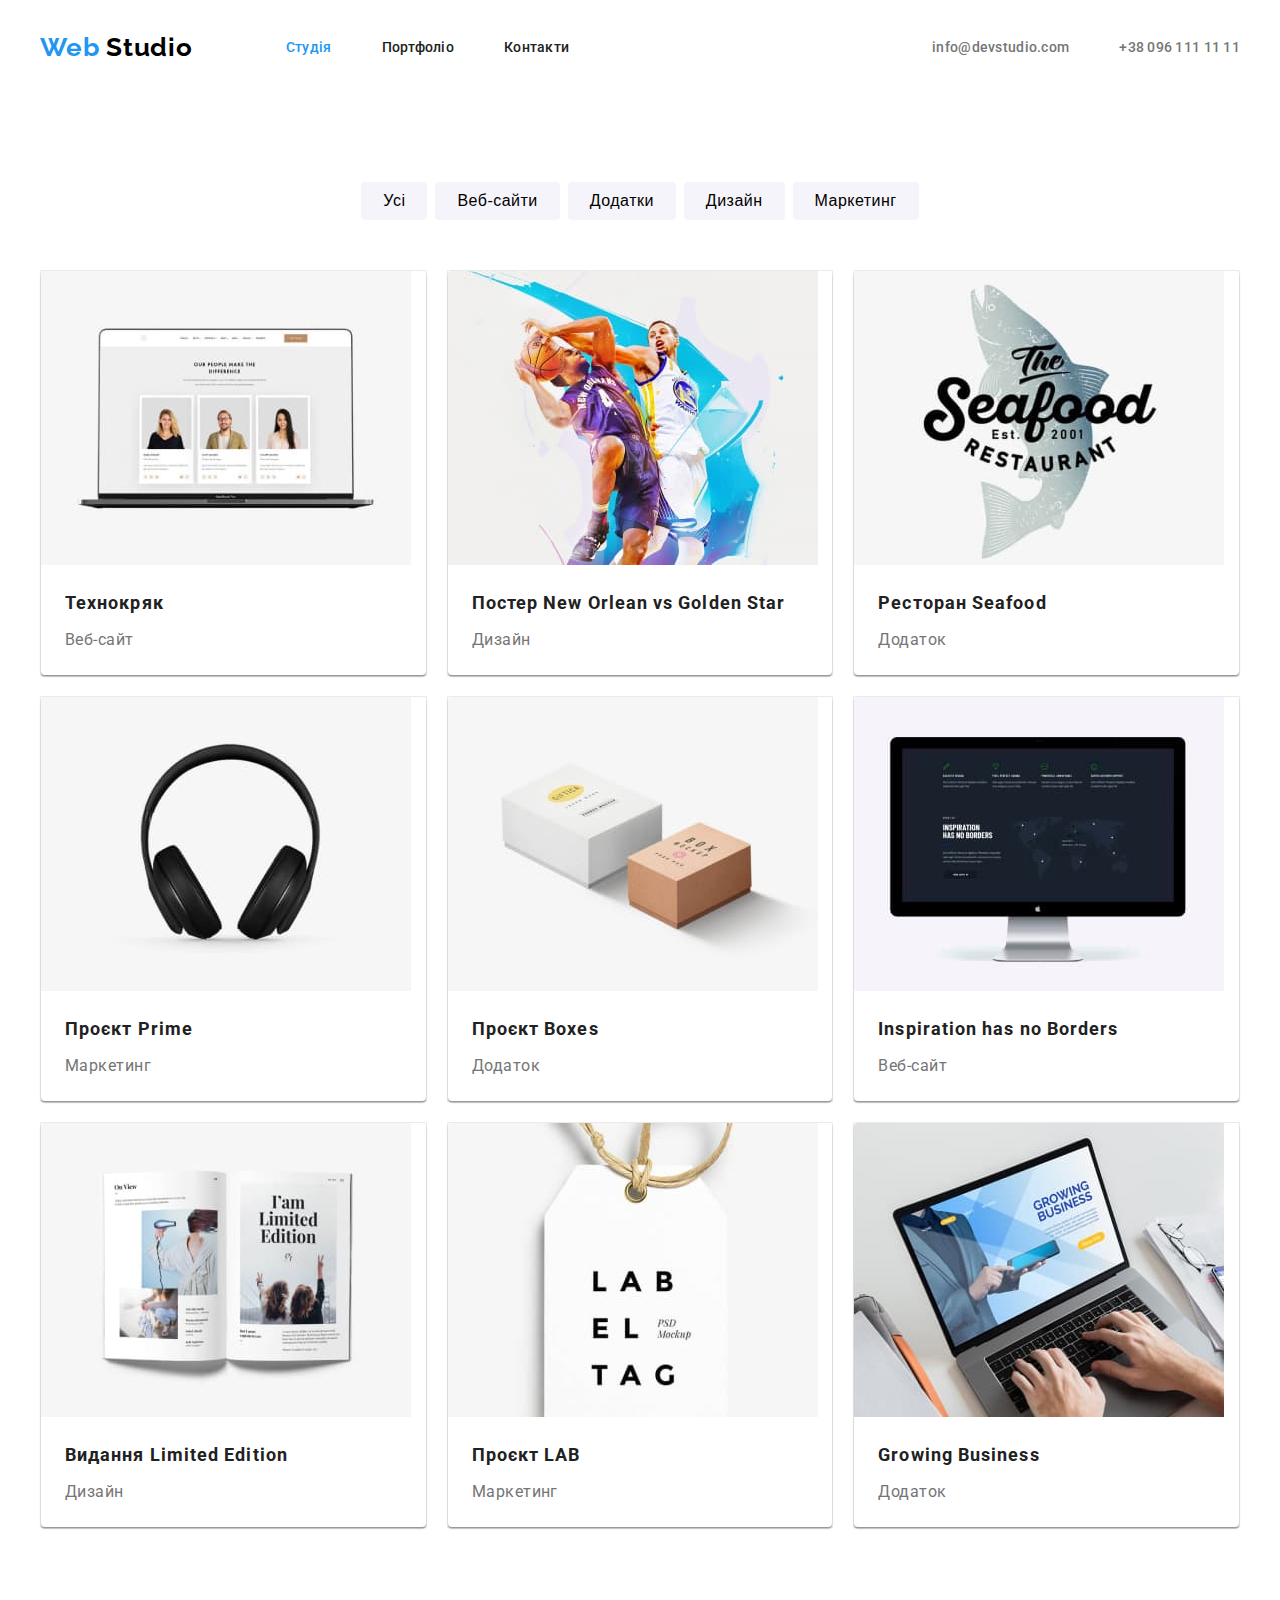
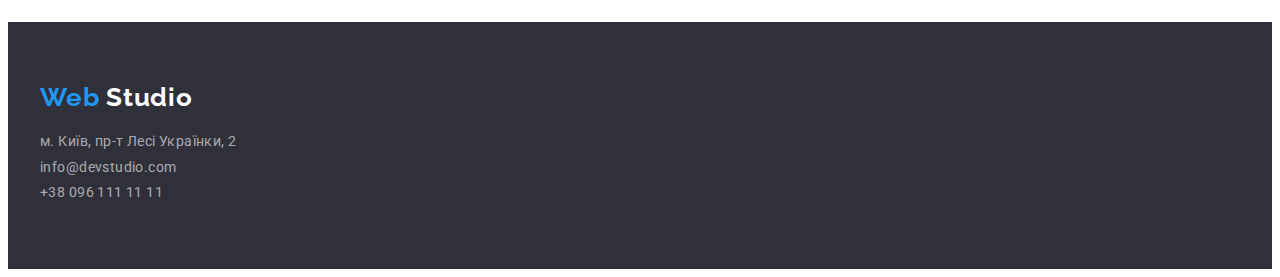
==== commit 67461932: "Переробив портфоліо як у Репети" ====
--- a/portfolio.html
+++ b/portfolio.html
@@ -72,141 +72,145 @@
               <button type="button" class="filter-button">Маркетинг</button>
             </li>
           </ul>
-          <ul class="portfolio-list">
-            <li class="portfolio-element">
-              <a class="portfolio-list-link link" href="#">
-                <img
-                  class="portfolio-img"
-                  src="./images/project1.jpg"
-                  alt="веб сайт"
-                  width="370"
-                  height="294"
-                />
-                <div class="portfolio-name">
-                  <h2 class="portfolio-list-title">Технокряк</h2>
-                  <p class="portfolio-list-text">Веб-сайт</p>
-                </div>
-              </a>
-            </li>
-            <li class="portfolio-element">
-              <a class="portfolio-list-link link" href="#">
-                <img
-                  class="portfolio-img"
-                  src="./images/project2.jpg"
-                  alt="Гра в баскитбол"
-                  width="370"
-                  height="294"
-                />
-                <div class="portfolio-name">
-                  <h2 class="portfolio-list-title">Постер New Orlean vs Golden Star</h2>
-                  <p class="portfolio-list-text">Дизайн</p>
-                </div>
-              </a>
-            </li>
-            <li class="portfolio-element">
-              <a class="portfolio-list-link link" href="#">
-                <img
-                  class="portfolio-img"
-                  src="./images/project3.jpg"
-                  alt="Логотип ресторану"
-                  width="370"
-                  height="294"
-                />
-                <div class="portfolio-name">
-                  <h2 class="portfolio-list-title">Ресторан Seafood</h2>
-                  <p class="portfolio-list-text">Додаток</p>
-                </div>
-              </a>
-            </li>
-            <li class="portfolio-element">
-              <a class="portfolio-list-link link" href="#">
-                <img
-                  class="portfolio-img"
-                  src="./images/project4.jpg"
-                  alt="Навушники акустичні"
-                  width="370"
-                  height="294"
-                />
-                <div class="portfolio-name">
-                  <h2 class="portfolio-list-title">Проєкт Prime</h2>
-                  <p class="portfolio-list-text">Маркетинг</p>
-                </div>
-              </a>
-            </li>
-            <li class="portfolio-element">
-              <a class="portfolio-list-link link" href="#">
-                <img
-                  class="portfolio-img"
-                  src="./images/project5.jpg"
-                  alt="Коробки"
-                  width="370"
-                  height="294"
-                />
-                <div class="portfolio-name">
-                  <h2 class="portfolio-list-title">Проєкт Boxes</h2>
-                  <p class="portfolio-list-text">Додаток</p>
-                </div>
-              </a>
-            </li>
-            <li class="portfolio-element">
-              <a class="portfolio-list-link link" href="#">
-                <img
-                  class="portfolio-img"
-                  src="./images/project6.jpg"
-                  alt="Веб сайт"
-                  width="370"
-                  height="294"
-                />
-                <div class="portfolio-name">
-                  <h2 class="portfolio-list-title">Inspiration has no Borders</h2>
-                  <p class="portfolio-list-text">Веб-сайт</p>
-                </div>
-              </a>
-            </li>
-            <li class="portfolio-element">
-              <a class="portfolio-list-link link" href="#">
-                <img
-                  class="portfolio-img"
-                  src="./images/project7.jpg"
-                  alt="Глянцевий журнал"
-                  width="370"
-                  height="294"
-                />
-                <div class="portfolio-name">
-                  <h2 class="portfolio-list-title">Видання Limited Edition</h2>
-                  <p class="portfolio-list-text">Дизайн</p>
-                </div>
-              </a>
-            </li>
-            <li class="portfolio-element">
-              <a class="portfolio-list-link link" href="#">
-                <img
-                  class="portfolio-img"
-                  src="./images/project8.jpg"
-                  alt="Логотип проекту"
-                  width="370"
-                  height="294"
-                />
-                <div class="portfolio-name">
-                  <h2 class="portfolio-list-title">Проєкт LAB</h2>
-                  <p class="portfolio-list-text">Маркетинг</p>
-                </div>
-              </a>
-            </li>
-            <li class="portfolio-element">
-              <a class="portfolio-list-link link" href="#">
-                <img
-                  class="portfolio-img"
-                  src="./images/project9.jpg"
-                  alt="додаток відкитий на ноутбуці"
-                  width="370"
-                  height="294"
-                />
-                <div class="portfolio-name">
-                  <h2 class="portfolio-list-title">Growing Business</h2>
-                  <p class="portfolio-list-text">Додаток</p>
-                </div>
-              </a>
+        </div>
+
+        <div class="container container-card">
+          <ul class="card-set">
+            <li class="item">
+              <article class="card">
+                <div class="card-thumb">
+                  <img src="./images/project1.jpg" alt="веб сайт" width="370" height="294" />
+                </div>
+
+                <div class="card-content">
+                  <h2 class="card-heading">Технокряк</h2>
+                  <p class="card-text">Веб-сайт</p>
+                </div>
+              </article>
+            </li>
+
+            <li class="item">
+              <article class="card">
+                <div class="card-thumb">
+                  <img src="./images/project2.jpg" alt="Гра в баскитбол" width="370" height="294" />
+                </div>
+
+                <div class="card-content">
+                  <h2 class="card-heading">Постер New Orlean vs Golden Star</h2>
+                  <p class="card-text">Дизайн</p>
+                </div>
+              </article>
+            </li>
+
+            <li class="item">
+              <article class="card">
+                <div class="card-thumb">
+                  <img
+                    src="./images/project3.jpg"
+                    alt="Логотип ресторану"
+                    width="370"
+                    height="294"
+                  />
+                </div>
+
+                <div class="card-content">
+                  <h2 class="card-heading">Ресторан Seafood</h2>
+                  <p class="card-text">Додаток</p>
+                </div>
+              </article>
+            </li>
+
+            <li class="item">
+              <article class="card">
+                <div class="card-thumb">
+                  <img
+                    src="./images/project4.jpg"
+                    alt="Навушники акустичні"
+                    width="370"
+                    height="294"
+                  />
+                </div>
+
+                <div class="card-content">
+                  <h2 class="card-heading">Проєкт Prime</h2>
+                  <p class="card-text">Маркетинг</p>
+                </div>
+              </article>
+            </li>
+
+            <li class="item">
+              <article class="card">
+                <div class="card-thumb">
+                  <img src="./images/project5.jpg" alt="Коробки" width="370" height="294" />
+                </div>
+
+                <div class="card-content">
+                  <h2 class="card-heading">Проєкт Boxes</h2>
+                  <p class="card-text">Додаток</p>
+                </div>
+              </article>
+            </li>
+
+            <li class="item">
+              <article class="card">
+                <div class="card-thumb">
+                  <img src="./images/project6.jpg" alt="Веб сайт" width="370" height="294" />
+                </div>
+
+                <div class="card-content">
+                  <h2 class="card-heading">Inspiration has no Borders</h2>
+                  <p class="card-text">Веб-сайт</p>
+                </div>
+              </article>
+            </li>
+
+            <li class="item">
+              <article class="card">
+                <div class="card-thumb">
+                  <img
+                    src="./images/project7.jpg"
+                    alt="Глянцевий журнал"
+                    width="370"
+                    height="294"
+                  />
+                </div>
+
+                <div class="card-content">
+                  <h2 class="card-heading">Видання Limited Edition</h2>
+                  <p class="card-text">Дизайн</p>
+                </div>
+              </article>
+            </li>
+
+            <li class="item">
+              <article class="card">
+                <div class="card-thumb">
+                  <img src="./images/project8.jpg" alt="Логотип проекту" width="370" height="294" />
+                </div>
+
+                <div class="card-content">
+                  <h2 class="card-heading">Проєкт LAB</h2>
+                  <p class="card-text">Маркетинг</p>
+                </div>
+              </article>
+            </li>
+
+            <li class="item">
+              <article class="card">
+                <div class="card-thumb">
+                  <img
+                    src="./images/project9.jpg"
+                    alt="додаток відкитий на ноутбуці"
+                    width="370"
+                    height="294"
+                  />
+                </div>
+
+                <div class="card-content">
+                  <h2 class="card-heading">Growing Business</h2>
+                  <p class="card-text">Додаток</p>
+                </div>
+              </article>
             </li>
           </ul>
         </div>
--- a/css/styles.css
+++ b/css/styles.css
@@ -13,6 +13,12 @@
   --text-color-white: #ffffff;
   --background-hero: #2f303a;
   --footer-addres: rgba(255, 255, 255, 0.6);
+
+  --page-bg-color: #f9f9fd;
+
+  --card-set-gap: 20px;
+  --card-shadow: 0px 1px 3px rgba(0, 0, 0, 0.12), 0px 1px 1px rgba(0, 0, 0, 0.14),
+    0px 2px 1px rgba(0, 0, 0, 0.2);
 }
 
 body {
@@ -43,6 +49,11 @@
   margin: 0;
   list-style: none;
 }
+img {
+  display: block;
+  max-width: 100%;
+  height: auto;
+}
 /* Section */
 .section {
   padding: 94px 0;
@@ -52,6 +63,7 @@
   display: flex;
   align-items: center;
 }
+
 /* logo */
 .header-logo {
   display: inline-block;
@@ -286,33 +298,52 @@
   background: var(--accent-color);
   color: var(--text-color-white);
 }
-.portfolio-img {
-  display: block;
-}
-
-.portfolio-list {
-  display: flex;
-  flex-wrap: wrap;
-  gap: 30px;
-}
+
 .portfolio-element {
   width: 370px;
   border: var(--title-text-color);
   box-sizing: border-box;
   border: 1px solid #eeeeee;
 }
-.portfolio-name {
+
+/* CARD SET */
+.card-set {
+  display: flex;
+  flex-wrap: wrap;
+  margin-left: calc(-1 * var(--card-set-gap));
+  margin-top: calc(-1 * var(--card-set-gap));
+}
+
+.card-set > .item {
+  /* width: 370px; */
+  border: var(--title-text-color);
+  box-sizing: border-box;
+  border: 1px solid #eeeeee;
+  flex-basis: calc(100% / 3 - var(--card-set-gap));
+  margin-left: var(--card-set-gap);
+  margin-top: var(--card-set-gap);
+}
+
+/* CARD */
+.card {
+  box-shadow: var(--card-shadow);
+  border-radius: 4px;
+  overflow: hidden;
+}
+
+.card-content {
   padding: 20px 24px;
 }
 
-.portfolio-list-title {
+.card-heading {
   font-size: 18px;
   line-height: 2;
   letter-spacing: 0.06em;
 
   color: var(--primary-text-color);
 }
-.portfolio-list-text {
+
+.card-text {
   margin-top: 4px;
   font-size: 16px;
   line-height: 1.88;
